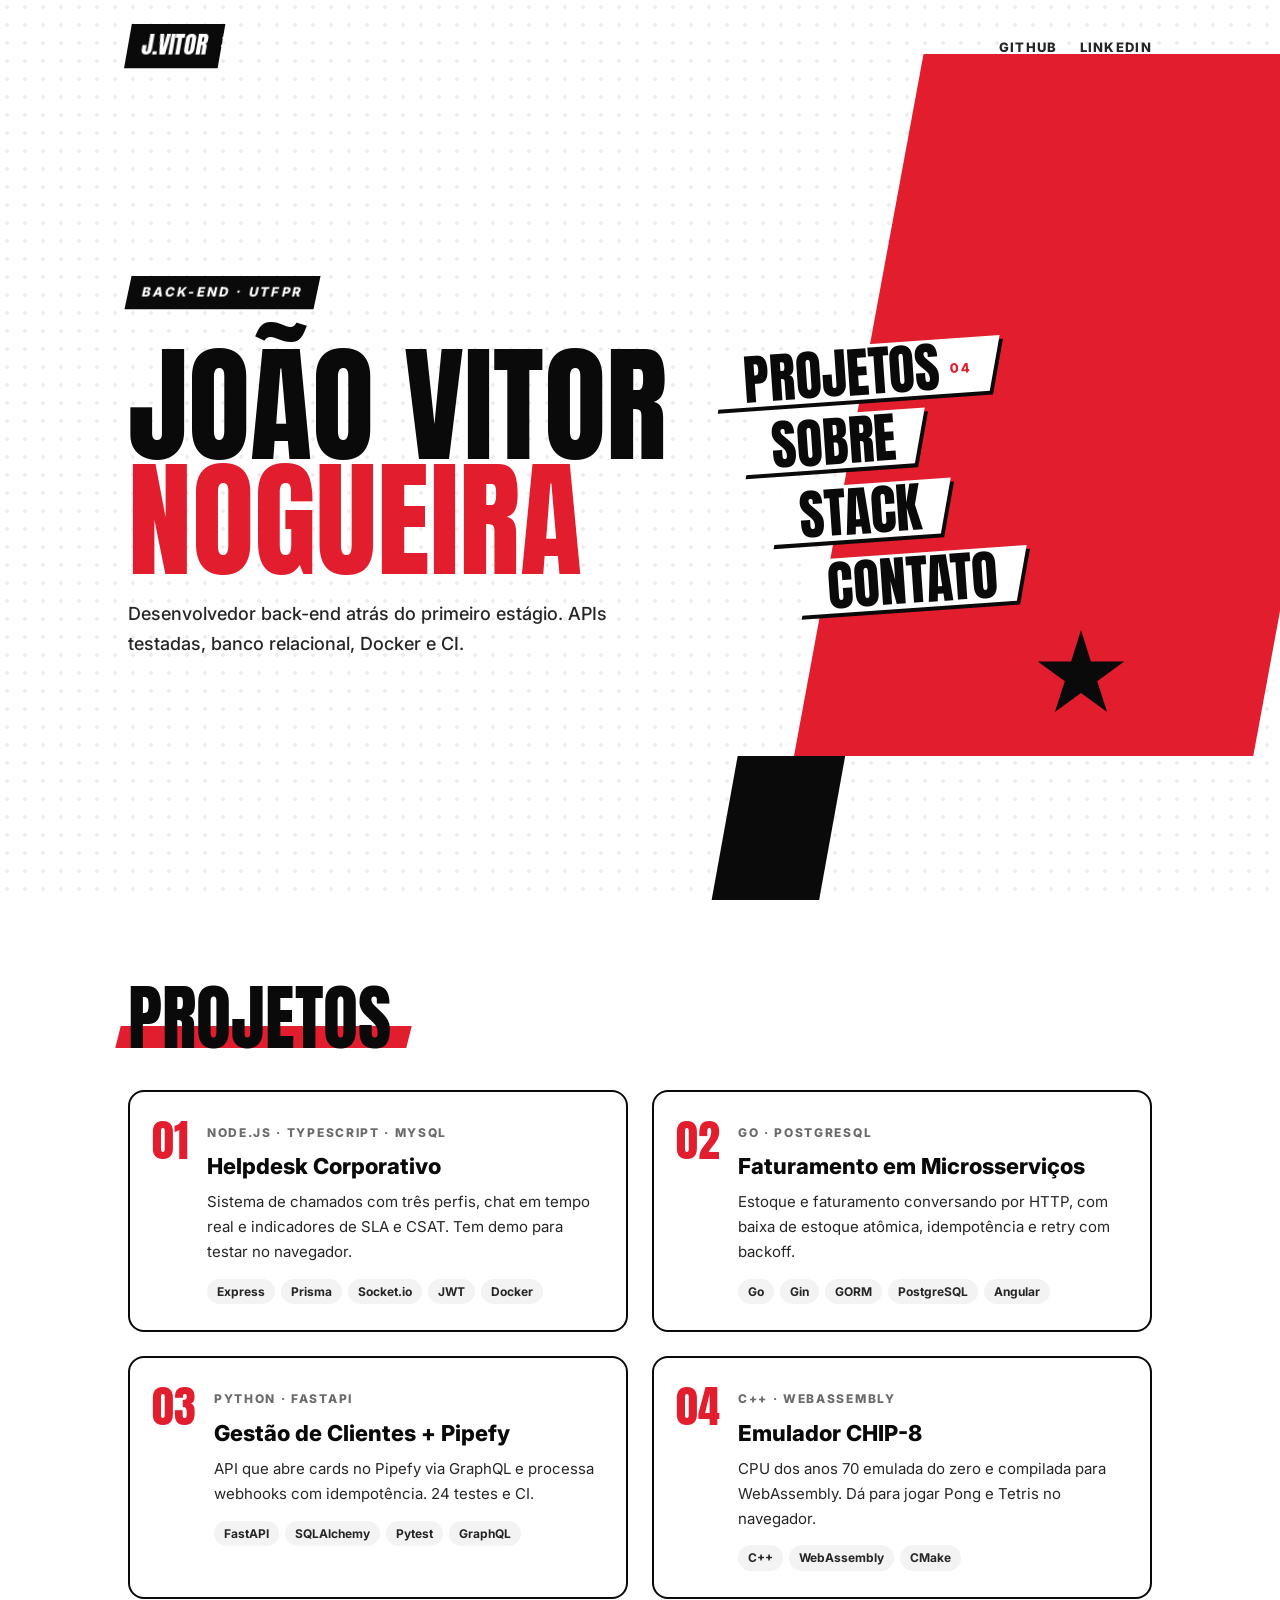
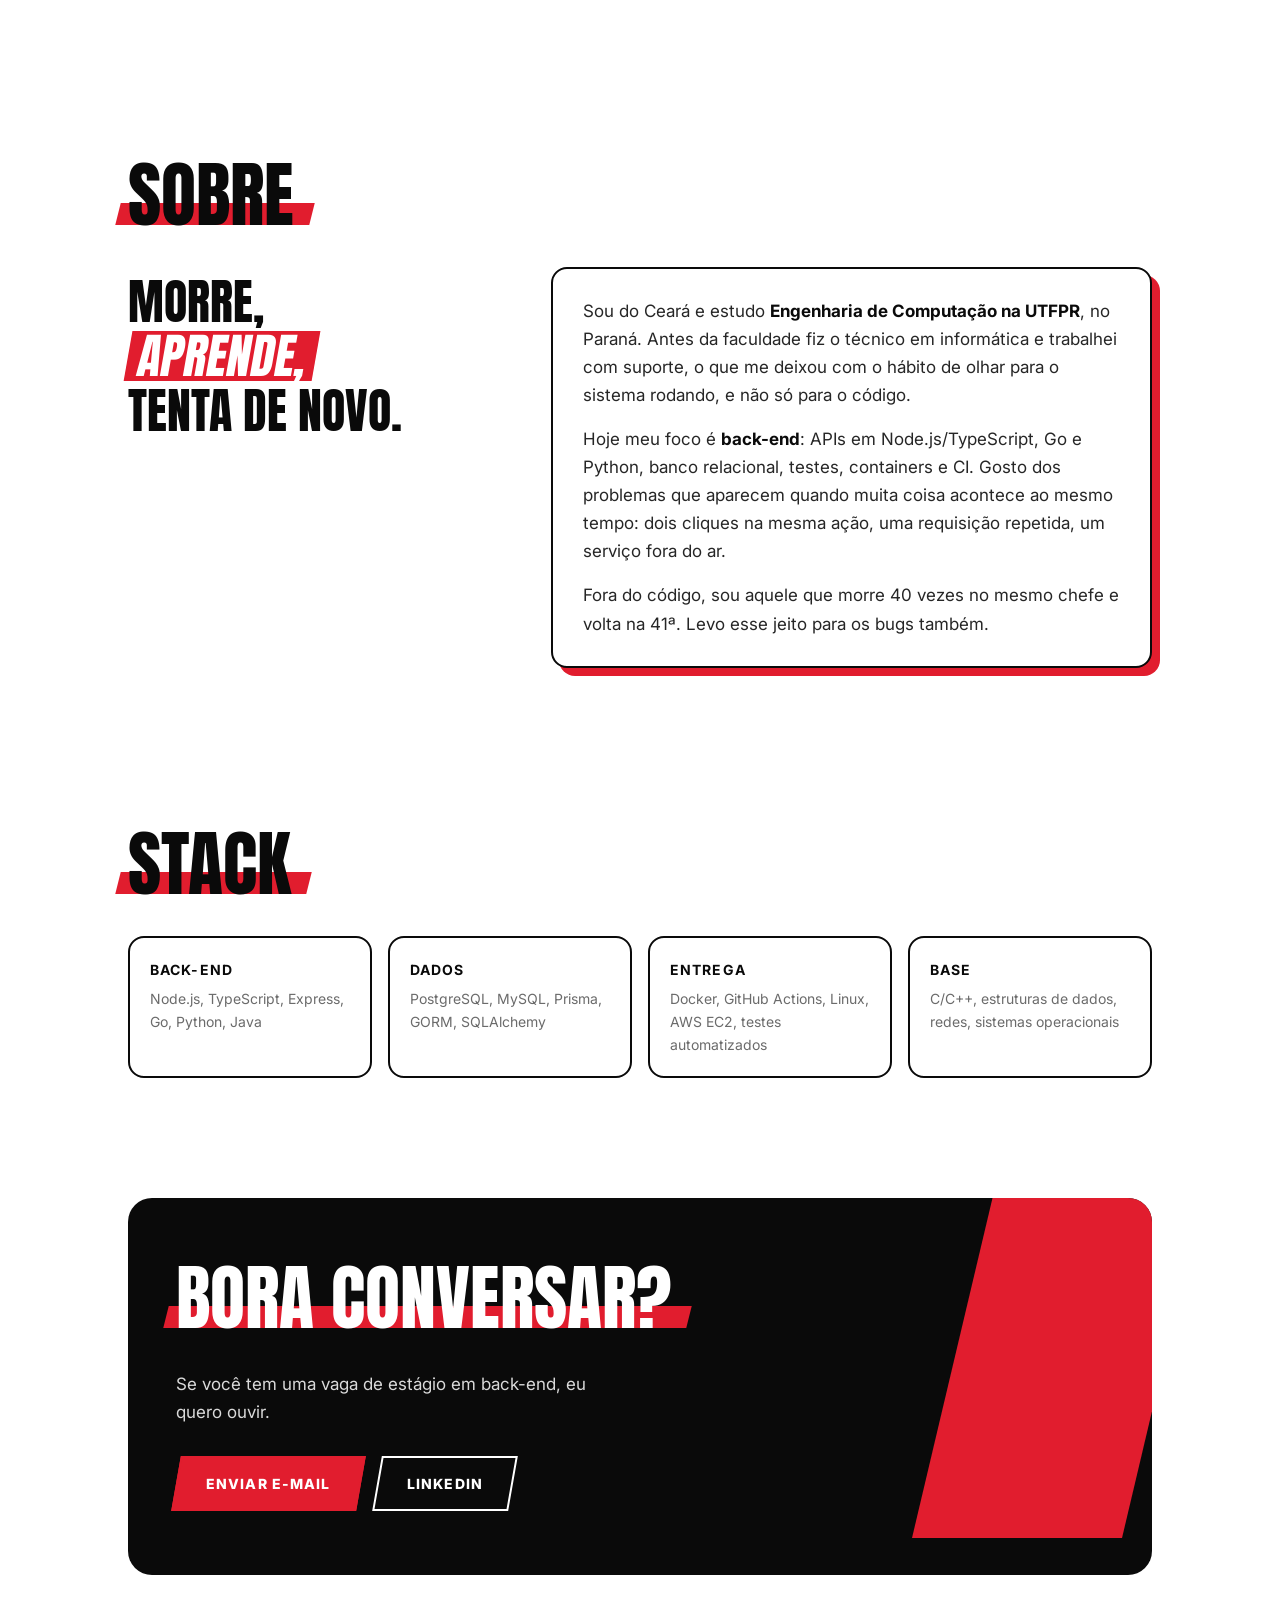
==== index.html @ 906dcd15 "Novo visual do portfólio: menu estilo jogo, fundo em camadas e animações" ====
<!DOCTYPE html><html lang="pt-BR"><head><meta charset="utf-8"><meta name="viewport" content="width=device-width, initial-scale=1">
<title>João Vitor — Desenvolvedor Back-end</title>
<meta name="description" content="Portfólio de João Vitor Angelim Nogueira, estudante de Engenharia de Computação (UTFPR) com foco em back-end.">
<link rel="preconnect" href="https://fonts.googleapis.com"><link rel="preconnect" href="https://fonts.gstatic.com" crossorigin>
<link href="https://fonts.googleapis.com/css2?family=Anton&family=Inter:wght@400;500;600;700;800&display=swap" rel="stylesheet">
<style>
:root{color-scheme:light dark;--bg:#ffffff;--ink:#0a0a0a;--txt:#262626;--muted:#6b6b6b;--red:#e11d2e;--card:#ffffff;--soft:#f3f3f3;--inv:#ffffff;--dots:rgba(10,10,10,.07)}
@media (prefers-color-scheme:dark){:root{--bg:#0b0b0c;--ink:#fafafa;--txt:#e5e5e5;--muted:#a3a3a3;--red:#ff2d40;--card:#131314;--soft:#1b1b1d;--inv:#0b0b0c;--dots:rgba(255,255,255,.06)}}
*{box-sizing:border-box} html{scroll-behavior:smooth}
body{margin:0;background:var(--bg);color:var(--txt);font:16px/1.65 Inter,system-ui,sans-serif;overflow-x:hidden}
a{color:inherit;text-decoration:none}
.wrap{max-width:1080px;margin:0 auto;padding:0 28px;position:relative}

/* ---------- fundo que acompanha a rolagem ---------- */
.fundo{position:fixed;inset:0;z-index:-1;pointer-events:none;overflow:hidden}
.pontos{position:absolute;inset:-200px;background-image:radial-gradient(var(--dots) 1.6px,transparent 1.7px);background-size:18px 18px;will-change:transform}
.caco{position:absolute;will-change:transform}
.caco.c1{right:-8vw;top:6vh;width:46vw;height:78vh;background:var(--red);clip-path:polygon(22% 0,100% 0,78% 100%,0 100%)}
.caco.c2{right:34vw;top:84vh;width:14vw;height:44vh;background:var(--ink);clip-path:polygon(40% 0,100% 0,60% 100%,0 100%)}
.caco.c3{left:-6vw;top:120vh;width:30vw;height:60vh;background:var(--red);clip-path:polygon(0 10%,100% 0,85% 100%,0 90%);opacity:.9}
.caco.c4{right:-4vw;top:190vh;width:22vw;height:70vh;background:var(--ink);clip-path:polygon(30% 0,100% 0,70% 100%,0 100%);opacity:.9}
.caco.c5{left:8vw;top:260vh;width:10vw;height:40vh;background:var(--red);clip-path:polygon(50% 0,100% 0,50% 100%,0 100%)}
.estrela{position:absolute;width:90px;height:90px;background:var(--ink);clip-path:polygon(50% 0,61% 35%,98% 35%,68% 57%,79% 91%,50% 70%,21% 91%,32% 57%,2% 35%,39% 35%);will-change:transform}
.estrela.e1{right:12vw;top:70vh} .estrela.e2{left:4vw;top:180vh;width:60px;height:60px;background:var(--red)}

/* barra de progresso */
.progresso{position:fixed;top:0;left:0;height:6px;width:100%;background:var(--red);transform-origin:left;transform:scaleX(0);z-index:50}

/* ---------- topo ---------- */
nav{display:flex;justify-content:space-between;align-items:center;padding:24px 0}
.logo{font-family:Anton,sans-serif;font-size:24px;background:var(--ink);color:var(--inv);padding:2px 14px;transform:skew(-10deg);display:inline-block}
nav .links a{margin-left:22px;font-weight:800;font-size:13px;text-transform:uppercase;letter-spacing:.1em}
nav .links a:hover{color:var(--red)}

.hero{min-height:calc(100vh - 90px);display:grid;grid-template-columns:1.15fr .85fr;align-items:center;gap:20px;padding-bottom:40px}
.kicker{display:inline-block;background:var(--ink);color:var(--inv);font-weight:800;font-size:13px;letter-spacing:.18em;text-transform:uppercase;padding:6px 14px;transform:skew(-12deg)}
h1{font-family:Anton,sans-serif;font-weight:400;font-size:clamp(60px,10vw,132px);line-height:.9;text-transform:uppercase;color:var(--ink);margin:22px 0 22px;padding-top:.12em}
h1 .l{display:block;opacity:0;transform:translateX(-40px) skew(-8deg);animation:entra .7s cubic-bezier(.2,.8,.2,1) forwards}
h1 .l:nth-child(2){animation-delay:.12s;color:var(--red)}
@keyframes entra{to{opacity:1;transform:none}}
.lead{max-width:500px;font-size:18px;font-weight:500;opacity:0;animation:entra .7s .3s forwards}

/* menu estilo jogo */
.menu{list-style:none;margin:0;padding:0;display:flex;flex-direction:column;gap:6px}
.menu li{opacity:0;animation:entra .5s forwards}
.menu li:nth-child(1){animation-delay:.35s;margin-left:0} .menu li:nth-child(2){animation-delay:.45s;margin-left:28px}
.menu li:nth-child(3){animation-delay:.55s;margin-left:56px} .menu li:nth-child(4){animation-delay:.65s;margin-left:84px}
.menu a{position:relative;display:inline-block;font-family:Anton,sans-serif;font-size:clamp(34px,4.4vw,54px);line-height:1.1;text-transform:uppercase;color:var(--ink);padding:2px 18px;transform:rotate(-4deg);transition:transform .18s,color .18s;isolation:isolate}
.menu a>span.papel{position:absolute;inset:4px -6px;background:var(--bg);transform:skew(-14deg);z-index:-3;box-shadow:4px 4px 0 var(--ink)}
.menu a::before{content:"";position:absolute;inset:4px -6px;background:var(--ink);transform:skew(-14deg) scaleX(0);transform-origin:left;transition:transform .2s cubic-bezier(.2,.8,.2,1);z-index:-1}
.menu a::after{content:"";position:absolute;inset:10px -14px 0 4px;background:var(--red);transform:skew(-14deg) scaleX(0);transform-origin:left;transition:transform .2s .04s cubic-bezier(.2,.8,.2,1);z-index:-2}
.menu a:hover,.menu a:focus-visible{color:var(--inv);transform:rotate(-4deg) translateX(14px) scale(1.06);outline:none}
.menu a:hover::before,.menu a:focus-visible::before,.menu a:hover::after,.menu a:focus-visible::after{transform:skew(-14deg) scaleX(1)}
.menu small{font-family:Inter,sans-serif;font-size:13px;font-weight:800;letter-spacing:.12em;vertical-align:middle;margin-left:10px;color:var(--red)}
.menu a:hover small{color:var(--inv)}

/* ---------- seções ---------- */
section{padding:80px 0}
h2{font-family:Anton,sans-serif;font-weight:400;font-size:clamp(46px,6vw,72px);line-height:1;text-transform:uppercase;color:var(--ink);margin:0 0 36px;display:inline-block;position:relative}
h2::after{content:"";position:absolute;left:-10px;right:-18px;bottom:6px;height:22px;background:var(--red);z-index:-1;transform:skew(-14deg) scaleX(0);transform-origin:left;transition:transform .6s cubic-bezier(.2,.8,.2,1)}
h2.visivel::after{transform:skew(-14deg) scaleX(1)}

.revelar{opacity:0;transform:translateY(40px) skewY(2deg);transition:opacity .6s,transform .6s cubic-bezier(.2,.8,.2,1);transition-delay:calc(var(--i,0) * 90ms)}
.revelar.visivel{opacity:1;transform:none}

.projs{display:grid;grid-template-columns:repeat(2,1fr);gap:24px}
.proj{position:relative;display:flex;gap:18px;background:var(--card);border:2px solid var(--ink);border-radius:16px;padding:26px 26px 26px 22px;overflow:hidden}
.proj::before{content:"";position:absolute;inset:0;background:var(--ink);clip-path:polygon(0 0,0 0,0 100%,0 100%);transition:clip-path .35s cubic-bezier(.2,.8,.2,1);z-index:0}
.proj>*{position:relative;z-index:1}
.proj:hover{transform:translate(-4px,-4px);box-shadow:8px 8px 0 var(--red)}
.proj.visivel{transition:opacity .6s,transform .18s,box-shadow .18s}
.proj:hover::before{clip-path:polygon(0 0,100% 0,100% 100%,0 100%)}
.proj:hover h3,.proj:hover p{color:var(--inv)} .proj:hover .meta{color:var(--red)}
.proj:hover .tags span{background:var(--red);color:#fff}
.num{font-family:Anton,sans-serif;font-size:44px;line-height:1;color:var(--red)}
.meta{font-size:12px;font-weight:800;letter-spacing:.14em;text-transform:uppercase;color:var(--muted)}
.proj h3{margin:4px 0 6px;font-size:22px;color:var(--ink);font-weight:800;transition:color .2s}
.proj p{margin:0 0 14px;font-size:15px;transition:color .2s}
.tags{display:flex;flex-wrap:wrap;gap:6px} .tags span{font-size:12px;font-weight:700;background:var(--soft);padding:3px 10px;border-radius:999px;transition:background .2s,color .2s}
.ir{position:absolute!important;right:22px;bottom:16px;font-size:26px;font-weight:800;color:var(--red);transform:translateX(-10px);opacity:0;transition:.2s}
.proj:hover .ir{transform:none;opacity:1}

.sobre{display:grid;grid-template-columns:1fr 1.6fr;gap:48px;align-items:start}
.texto{background:var(--card);border:2px solid var(--ink);border-radius:16px;padding:28px 30px;box-shadow:8px 8px 0 var(--red)}
.sobre p{margin:0 0 16px;font-size:17px} .sobre p:last-child{margin:0} strong{color:var(--ink)}
.citacao{padding:10px 0;font-family:Anton,sans-serif;font-size:clamp(34px,4vw,48px);line-height:1.05;text-transform:uppercase;color:var(--ink);position:sticky;top:60px}
.citacao span{display:inline-block;background:var(--red);color:#fff;padding:0 10px;transform:skew(-10deg);margin:4px 0}

.stack{display:grid;grid-template-columns:repeat(4,1fr);gap:16px}
.st{background:var(--card);border:2px solid var(--ink);border-radius:16px;padding:20px}
.st h4{margin:0 0 6px;color:var(--ink);text-transform:uppercase;font-size:14px;letter-spacing:.08em} .st p{margin:0;font-size:14px;color:var(--muted)}

.contato{background:var(--ink);color:var(--inv);border-radius:24px;padding:64px 48px;margin:40px 0 96px;position:relative;overflow:hidden}
.contato>*{position:relative;z-index:1}
.contato h2{color:var(--inv)} .contato p{max-width:460px;opacity:.85;margin:0 0 30px;font-size:17px}
.contato::after{content:"";position:absolute;right:-60px;top:-40px;width:300px;height:380px;background:var(--red);clip-path:polygon(30% 0,100% 0,70% 100%,0 100%)}
.acoes{display:flex;gap:16px;flex-wrap:wrap;position:relative;z-index:1}
.btn{display:inline-block;padding:14px 28px;font-weight:800;text-transform:uppercase;letter-spacing:.08em;font-size:14px;transform:skew(-10deg);border:2px solid var(--inv);transition:transform .15s,box-shadow .15s}
.btn>span{display:inline-block;transform:skew(10deg)}
.btn.p{background:var(--red);border-color:var(--red);color:#fff}
.btn:hover{transform:skew(-10deg) translate(-3px,-3px);box-shadow:6px 6px 0 var(--inv)}

@media(max-width:860px){
  .hero{grid-template-columns:1fr;min-height:auto;padding:30px 0 40px}
  .menu{margin-top:20px} .projs,.sobre{grid-template-columns:1fr} .stack{grid-template-columns:1fr 1fr}
  .citacao{position:static} nav .links{display:none}
  .caco{width:16vw!important;opacity:1}
  .caco.c1{right:-6vw;left:auto;top:4vh;height:60vh} .caco.c2{right:-4vw;left:auto;top:90vh}
  .caco.c3{left:-8vw;right:auto} .caco.c4{right:-6vw;left:auto} .caco.c5{left:-6vw}
  .estrela{display:none} .lead{background:var(--bg)}
  .contato{padding:44px 26px} .contato::after{width:120px;height:260px;right:-50px}
  .menu a{font-size:34px}
}
@media (prefers-reduced-motion:reduce){*,*::before,*::after{animation:none!important;transition:none!important} h1 .l,.lead,.menu li,.revelar{opacity:1;transform:none}}
</style></head><body>

<div class="fundo" aria-hidden="true">
  <div class="pontos" data-vel="-0.15"></div>
  <div class="caco c1" data-vel="-0.35"></div>
  <div class="caco c2" data-vel="-0.6"></div>
  <div class="caco c3" data-vel="-0.45"></div>
  <div class="caco c4" data-vel="-0.7"></div>
  <div class="caco c5" data-vel="-0.9"></div>
  <div class="estrela e1" data-vel="-0.5" data-giro="0.08"></div>
  <div class="estrela e2" data-vel="-0.8" data-giro="-0.12"></div>
</div>
<div class="progresso" id="progresso"></div>

<div class="wrap">
<nav><span class="logo">J.VITOR</span><div class="links"><a href="https://github.com/VitorAngN">GitHub</a><a href="https://www.linkedin.com/in/vitorangn/">LinkedIn</a></div></nav>

<header class="hero">
  <div>
    <span class="kicker">Back-end · UTFPR</span>
    <h1><span class="l">João Vitor</span><span class="l">Nogueira</span></h1>
    <p class="lead">Desenvolvedor back-end atrás do primeiro estágio. APIs testadas, banco relacional, Docker e CI.</p>
  </div>
  <ul class="menu">
    <li><a href="#projetos"><span class="papel"></span>Projetos<small>04</small></a></li>
    <li><a href="#sobre"><span class="papel"></span>Sobre</a></li>
    <li><a href="#stack"><span class="papel"></span>Stack</a></li>
    <li><a href="#contato"><span class="papel"></span>Contato</a></li>
  </ul>
</header>

<section id="projetos"><h2 class="titulo">Projetos</h2><div class="projs">
      <a class="proj revelar" href="https://vitorangn.github.io/helpdesk-system/" style="--i:0">
        <span class="num">01</span>
        <div class="corpo"><span class="meta">Node.js · TypeScript · MySQL</span><h3>Helpdesk Corporativo</h3><p>Sistema de chamados com três perfis, chat em tempo real e indicadores de SLA e CSAT. Tem demo para testar no navegador.</p>
        <div class="tags"><span>Express</span><span>Prisma</span><span>Socket.io</span><span>JWT</span><span>Docker</span></div></div>
        <span class="ir">→</span>
      </a>
      <a class="proj revelar" href="https://vitorangn.github.io/invoice-microservices-go/" style="--i:1">
        <span class="num">02</span>
        <div class="corpo"><span class="meta">Go · PostgreSQL</span><h3>Faturamento em Microsserviços</h3><p>Estoque e faturamento conversando por HTTP, com baixa de estoque atômica, idempotência e retry com backoff.</p>
        <div class="tags"><span>Go</span><span>Gin</span><span>GORM</span><span>PostgreSQL</span><span>Angular</span></div></div>
        <span class="ir">→</span>
      </a>
      <a class="proj revelar" href="https://vitorangn.github.io/mundo-invest-backend-pipefy/" style="--i:2">
        <span class="num">03</span>
        <div class="corpo"><span class="meta">Python · FastAPI</span><h3>Gestão de Clientes + Pipefy</h3><p>API que abre cards no Pipefy via GraphQL e processa webhooks com idempotência. 24 testes e CI.</p>
        <div class="tags"><span>FastAPI</span><span>SQLAlchemy</span><span>Pytest</span><span>GraphQL</span></div></div>
        <span class="ir">→</span>
      </a>
      <a class="proj revelar" href="https://vitorangn.github.io/oldCPUEmulator/" style="--i:3">
        <span class="num">04</span>
        <div class="corpo"><span class="meta">C++ · WebAssembly</span><h3>Emulador CHIP-8</h3><p>CPU dos anos 70 emulada do zero e compilada para WebAssembly. Dá para jogar Pong e Tetris no navegador.</p>
        <div class="tags"><span>C++</span><span>WebAssembly</span><span>CMake</span></div></div>
        <span class="ir">→</span>
      </a></div></section>
<section id="sobre"><h2 class="titulo">Sobre</h2><div class="sobre"><div class="citacao revelar">Morre,<br><span>aprende,</span><br>tenta de novo.</div><div class="texto revelar" style="--i:1"><p>Sou do Ceará e estudo <strong>Engenharia de Computação na UTFPR</strong>, no Paraná. Antes da faculdade fiz o técnico em informática e trabalhei com suporte, o que me deixou com o hábito de olhar para o sistema rodando, e não só para o código.</p><p>Hoje meu foco é <strong>back-end</strong>: APIs em Node.js/TypeScript, Go e Python, banco relacional, testes, containers e CI. Gosto dos problemas que aparecem quando muita coisa acontece ao mesmo tempo: dois cliques na mesma ação, uma requisição repetida, um serviço fora do ar.</p><p>Fora do código, sou aquele que morre 40 vezes no mesmo chefe e volta na 41ª. Levo esse jeito para os bugs também.</p></div></div></section>
<section id="stack"><h2 class="titulo">Stack</h2><div class="stack"><div class="st revelar" style="--i:0"><h4>Back-end</h4><p>Node.js, TypeScript, Express, Go, Python, Java</p></div><div class="st revelar" style="--i:1"><h4>Dados</h4><p>PostgreSQL, MySQL, Prisma, GORM, SQLAlchemy</p></div><div class="st revelar" style="--i:2"><h4>Entrega</h4><p>Docker, GitHub Actions, Linux, AWS EC2, testes automatizados</p></div><div class="st revelar" style="--i:3"><h4>Base</h4><p>C/C++, estruturas de dados, redes, sistemas operacionais</p></div></div></section>
<div class="contato revelar" id="contato"><h2 class="titulo visivel">Bora conversar?</h2><p>Se você tem uma vaga de estágio em back-end, eu quero ouvir.</p>
<div class="acoes"><a class="btn p" href="mailto:victornogueira1130@gmail.com"><span>Enviar e-mail</span></a><a class="btn" href="https://www.linkedin.com/in/vitorangn/"><span>LinkedIn</span></a></div></div>
</div>

<script>
  // Fundo em camadas: cada peça desce numa velocidade diferente (parallax) e a barra mostra o progresso.
  const pecas = [...document.querySelectorAll('[data-vel]')];
  const barra = document.getElementById('progresso');
  const reduzir = matchMedia('(prefers-reduced-motion: reduce)').matches;
  let pendente = false;
  function atualizar() {
    const y = scrollY;
    const max = document.documentElement.scrollHeight - innerHeight;
    barra.style.transform = `scaleX(${max > 0 ? y / max : 0})`;
    if (!reduzir) pecas.forEach((p) => {
      const giro = p.dataset.giro ? ` rotate(${y * p.dataset.giro}deg)` : '';
      p.style.transform = `translate3d(0, ${y * p.dataset.vel}px, 0)${giro}`;
    });
    pendente = false;
  }
  addEventListener('scroll', () => { if (!pendente) { pendente = true; requestAnimationFrame(atualizar); } }, { passive: true });
  atualizar();

  // Elementos entram quando aparecem na tela.
  const obs = new IntersectionObserver((itens) => itens.forEach((e) => {
    if (e.isIntersecting) { e.target.classList.add('visivel'); obs.unobserve(e.target); }
  }), { threshold: 0.15 });
  document.querySelectorAll('.revelar, .titulo').forEach((el) => obs.observe(el));
</script>
</body></html>
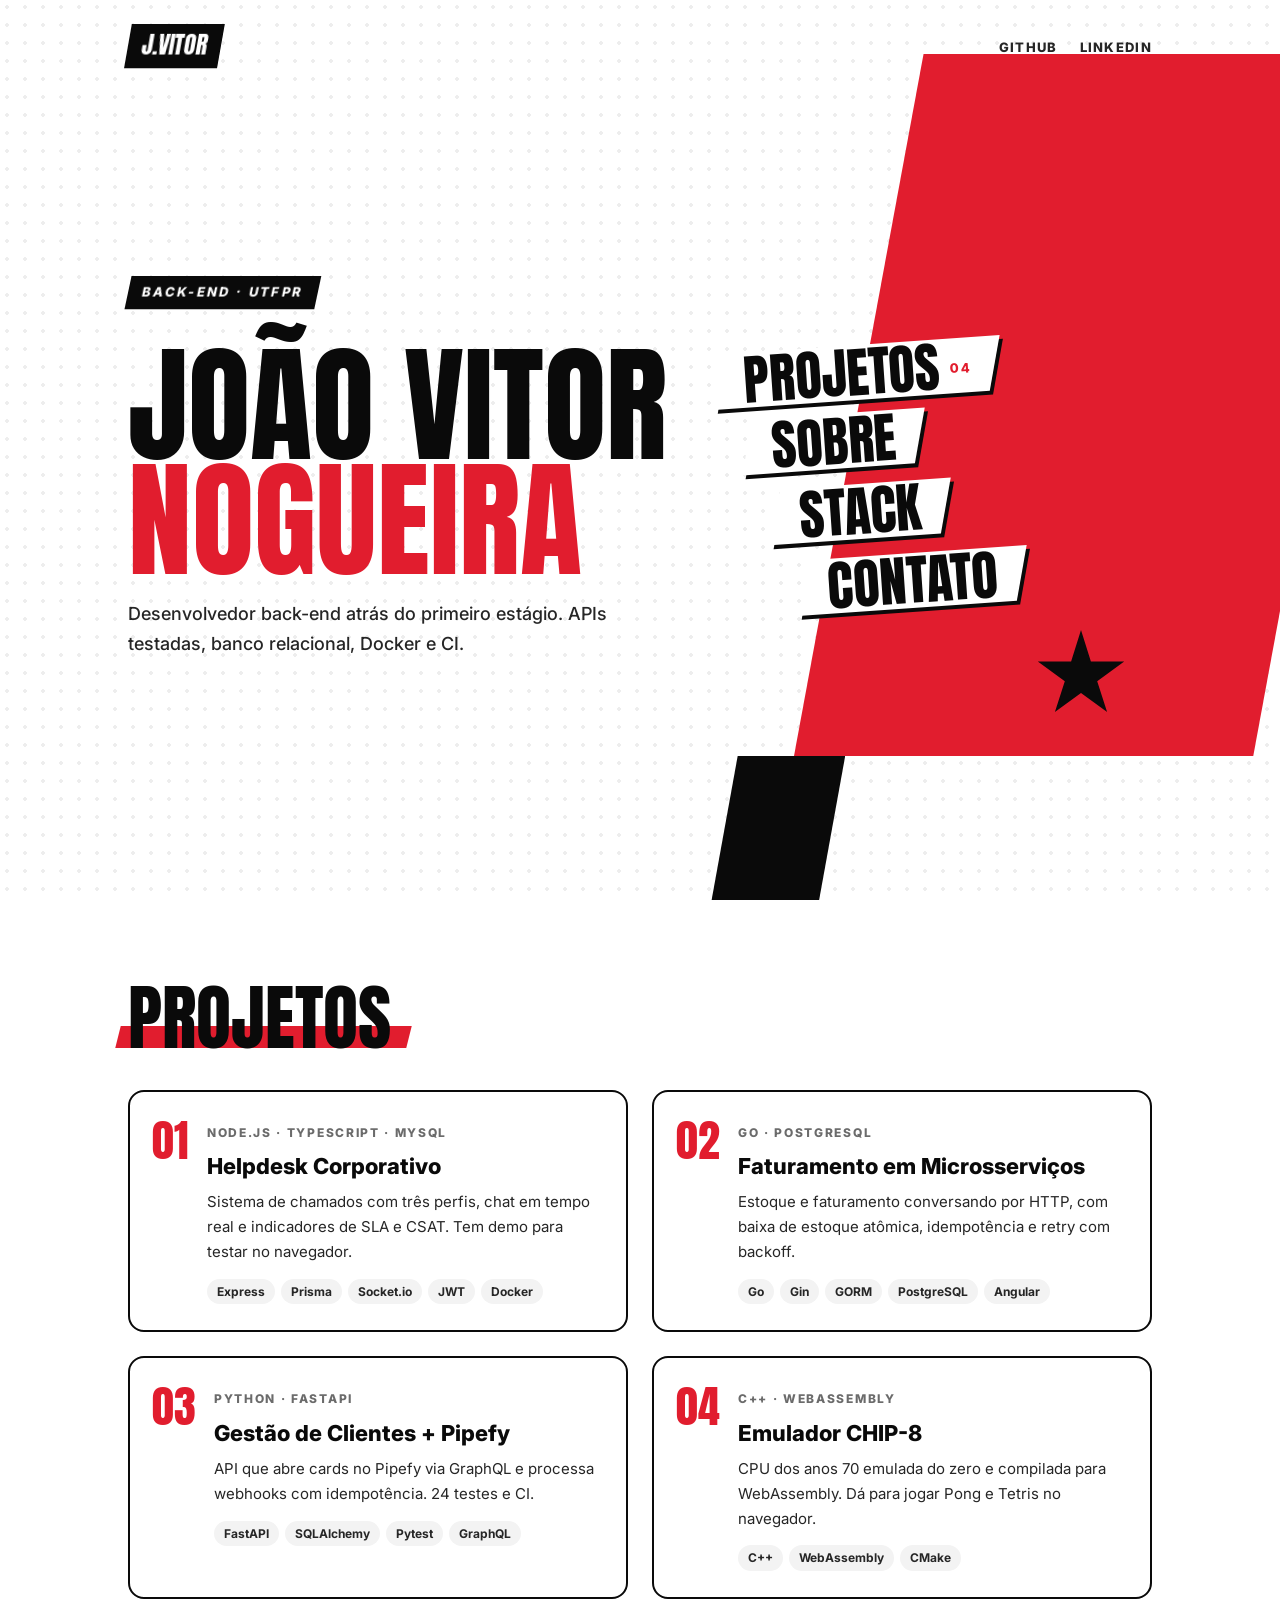
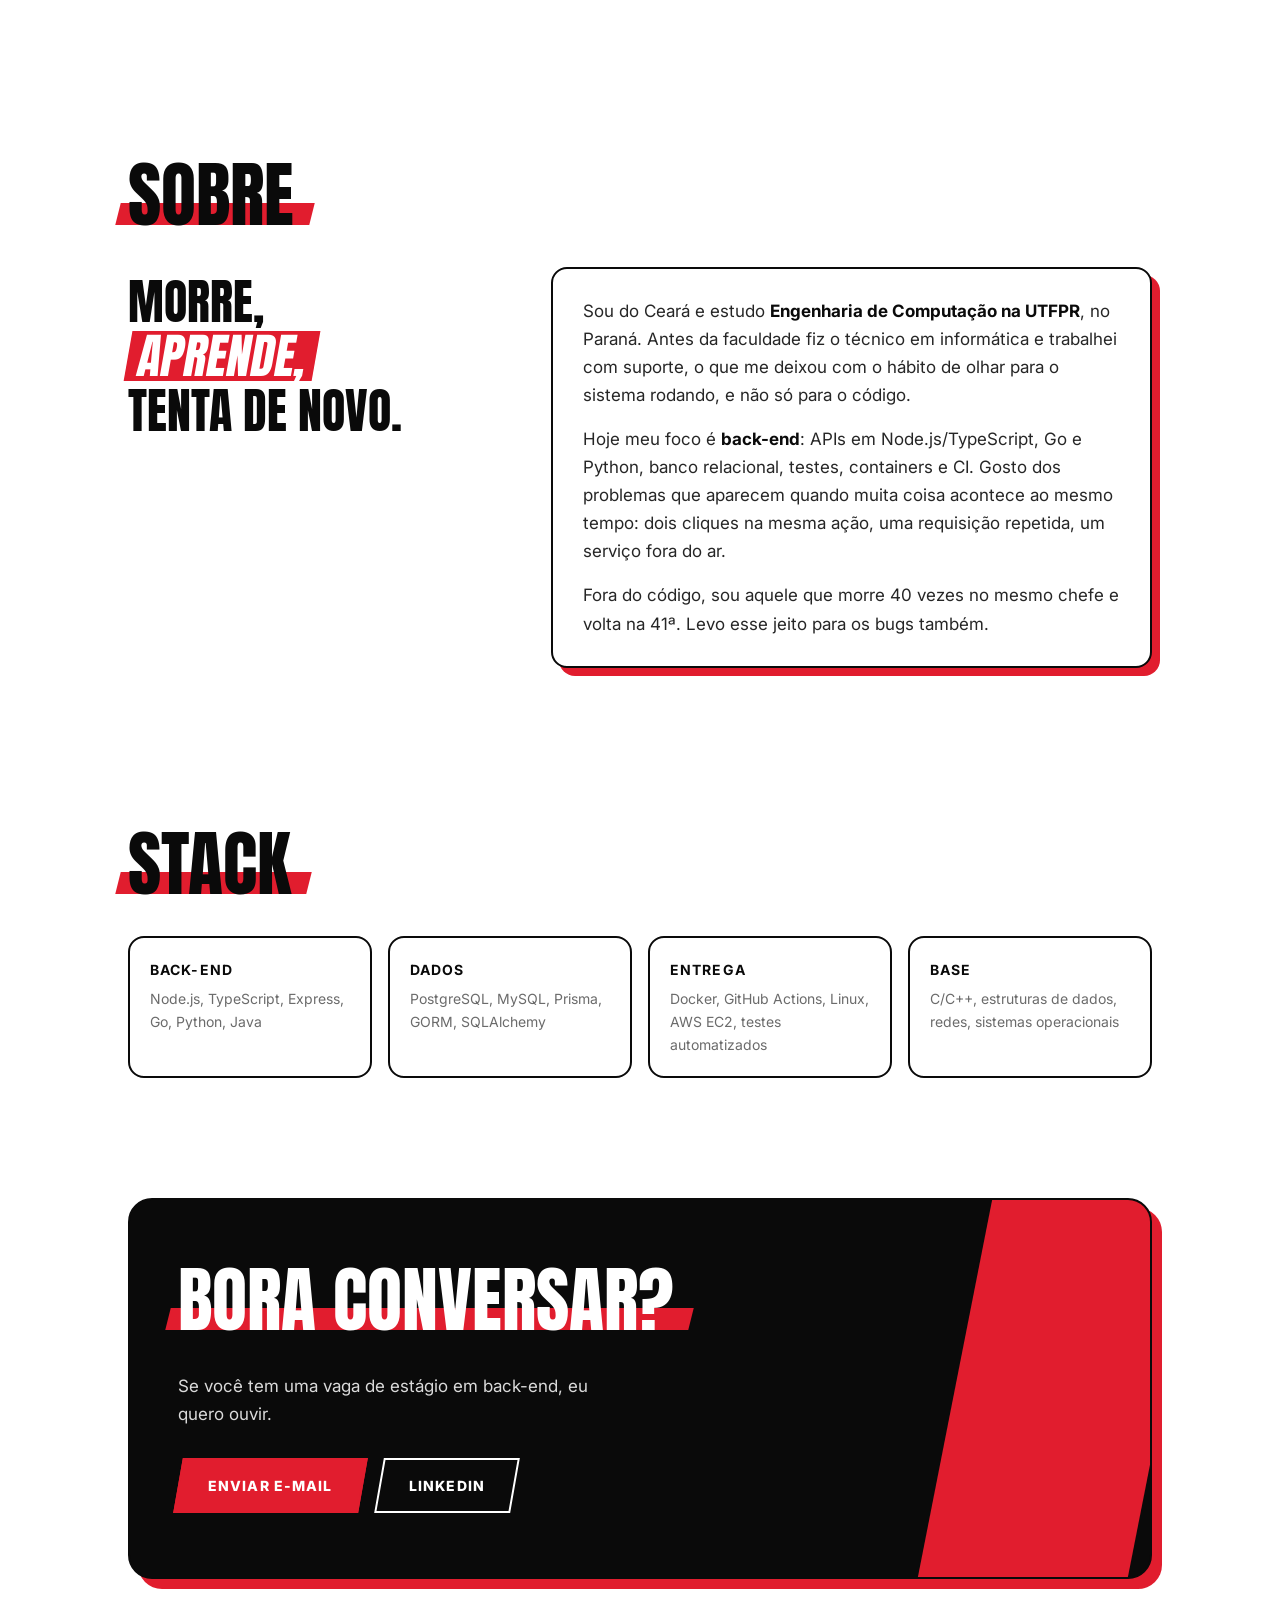
==== commit a25dd5e1: "Ajusta o bloco de contato no tema escuro" ====
--- a/index.html
+++ b/index.html
@@ -90,15 +90,15 @@
 .st{background:var(--card);border:2px solid var(--ink);border-radius:16px;padding:20px}
 .st h4{margin:0 0 6px;color:var(--ink);text-transform:uppercase;font-size:14px;letter-spacing:.08em} .st p{margin:0;font-size:14px;color:var(--muted)}
 
-.contato{background:var(--ink);color:var(--inv);border-radius:24px;padding:64px 48px;margin:40px 0 96px;position:relative;overflow:hidden}
+.contato{background:#0a0a0a;color:#fff;border:2px solid var(--ink);box-shadow:10px 10px 0 var(--red);border-radius:24px;padding:64px 48px;margin:40px 0 96px;position:relative;overflow:hidden}
 .contato>*{position:relative;z-index:1}
-.contato h2{color:var(--inv)} .contato p{max-width:460px;opacity:.85;margin:0 0 30px;font-size:17px}
-.contato::after{content:"";position:absolute;right:-60px;top:-40px;width:300px;height:380px;background:var(--red);clip-path:polygon(30% 0,100% 0,70% 100%,0 100%)}
+.contato h2{color:#fff} .contato p{max-width:460px;opacity:.85;margin:0 0 30px;font-size:17px}
+.contato::after{content:"";position:absolute;right:-60px;top:-40px;width:300px;height:calc(100% + 80px);background:var(--red);clip-path:polygon(30% 0,100% 0,70% 100%,0 100%)}
 .acoes{display:flex;gap:16px;flex-wrap:wrap;position:relative;z-index:1}
-.btn{display:inline-block;padding:14px 28px;font-weight:800;text-transform:uppercase;letter-spacing:.08em;font-size:14px;transform:skew(-10deg);border:2px solid var(--inv);transition:transform .15s,box-shadow .15s}
+.btn{display:inline-block;padding:14px 28px;font-weight:800;text-transform:uppercase;letter-spacing:.08em;font-size:14px;transform:skew(-10deg);border:2px solid #fff;color:#fff;transition:transform .15s,box-shadow .15s}
 .btn>span{display:inline-block;transform:skew(10deg)}
 .btn.p{background:var(--red);border-color:var(--red);color:#fff}
-.btn:hover{transform:skew(-10deg) translate(-3px,-3px);box-shadow:6px 6px 0 var(--inv)}
+.btn:hover{transform:skew(-10deg) translate(-3px,-3px);box-shadow:6px 6px 0 #fff}
 
 @media(max-width:860px){
   .hero{grid-template-columns:1fr;min-height:auto;padding:30px 0 40px}
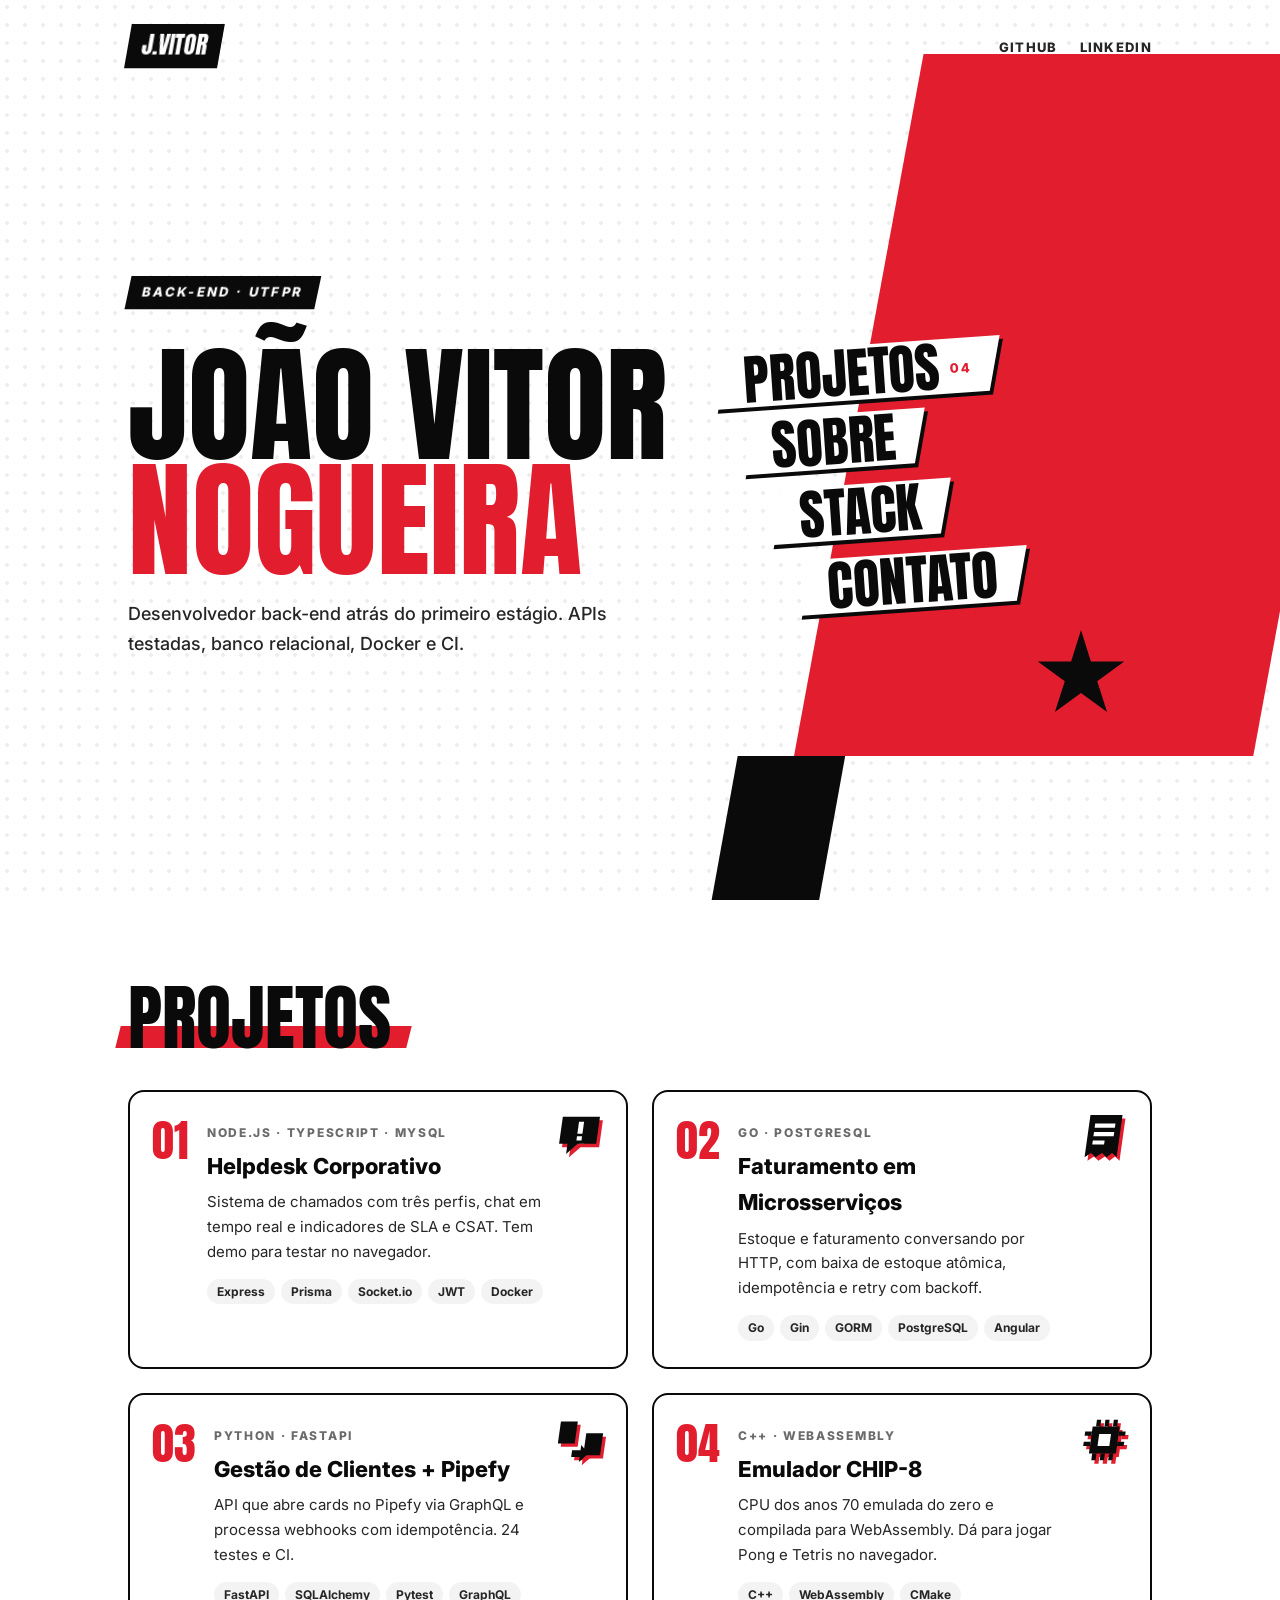
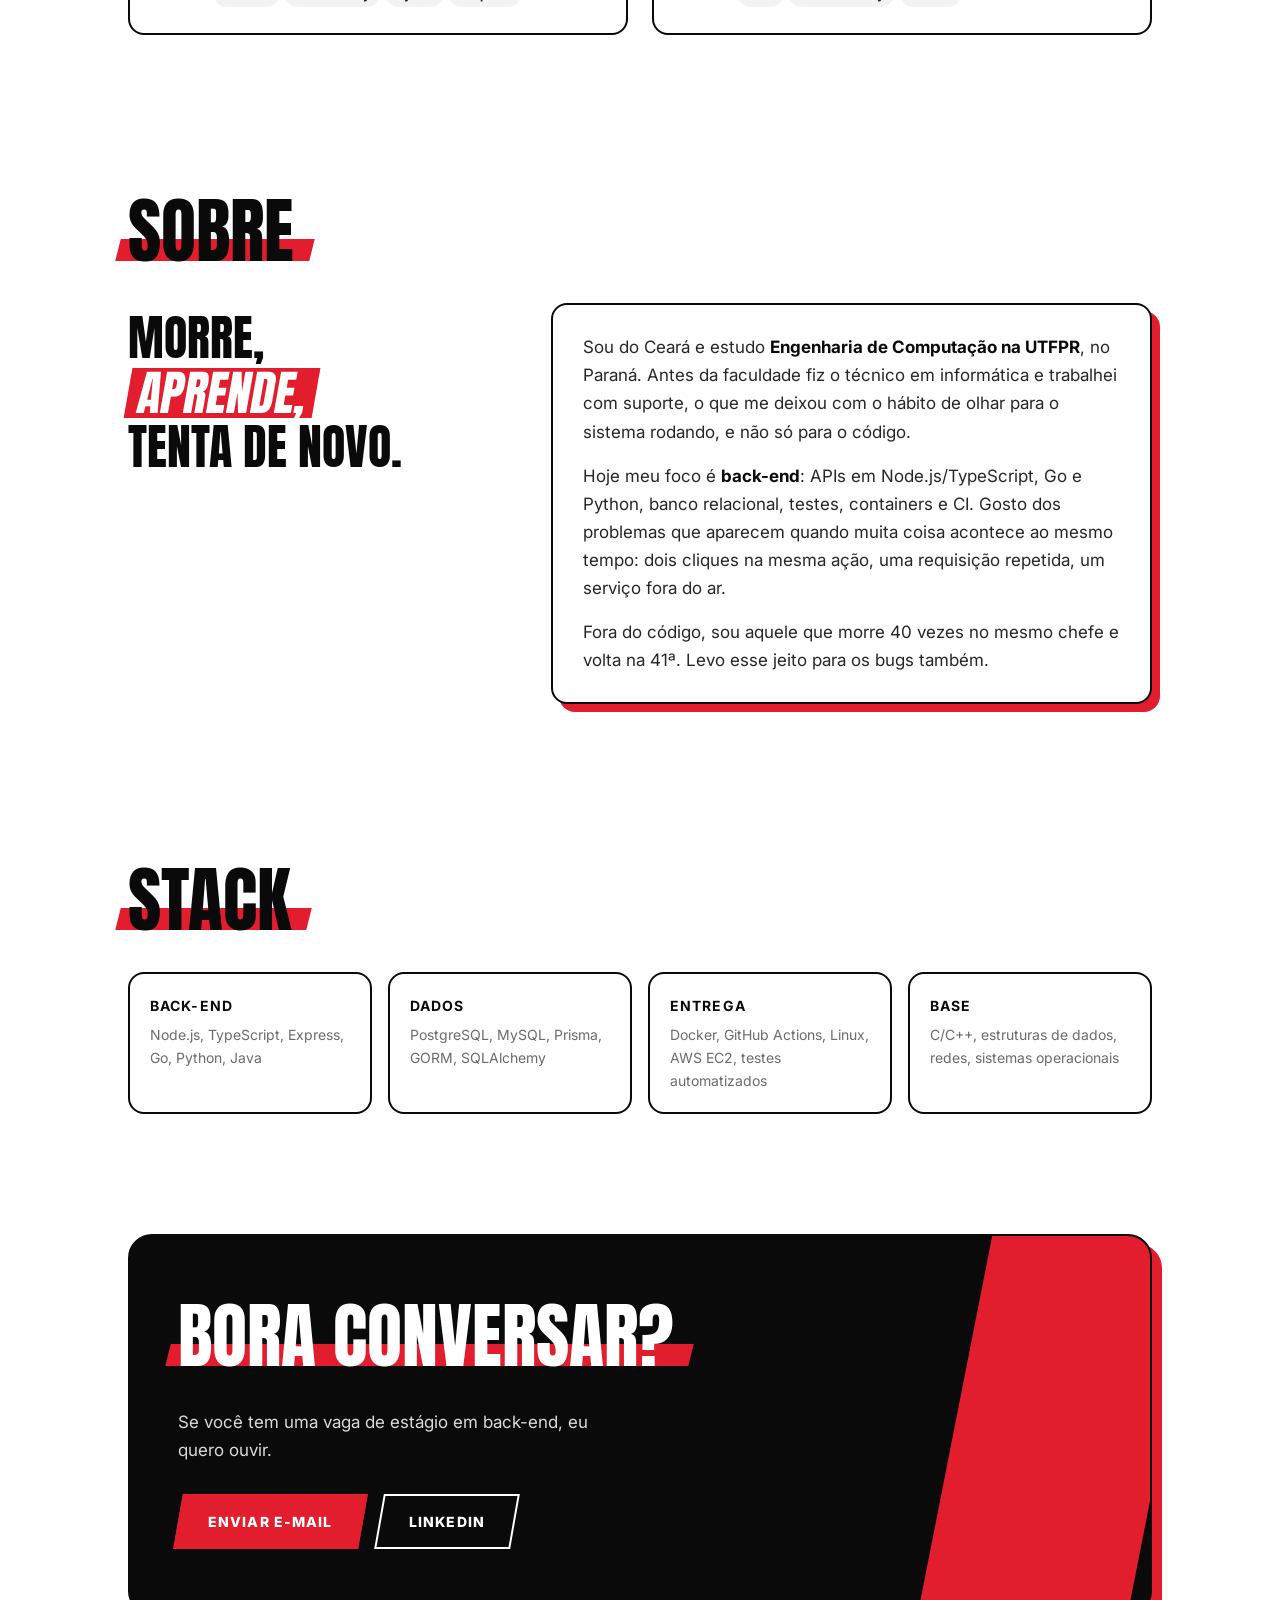
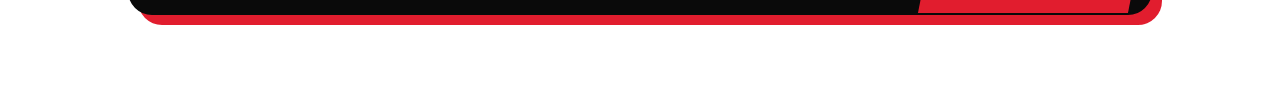
==== commit 99c6bb63: "Ícones dos projetos e espaços para arte no topo, no sobre e no contato" ====
--- a/index.html
+++ b/index.html
@@ -54,6 +54,21 @@
 .menu small{font-family:Inter,sans-serif;font-size:13px;font-weight:800;letter-spacing:.12em;vertical-align:middle;margin-left:10px;color:var(--red)}
 .menu a:hover small{color:var(--inv)}
 
+/* espaços para arte (arquivos em /arte; se o arquivo não existir, o espaço some) */
+.arte{margin:0;pointer-events:none}
+.arte img{display:block;width:100%;height:100%}
+.lado-menu{position:relative;align-self:stretch;display:flex;align-items:center}
+.lado-menu .menu{position:relative;z-index:1}
+.arte-topo{position:absolute;right:-4%;bottom:0;height:100%;width:78%;z-index:0}
+.arte-topo img{object-fit:contain;object-position:bottom right;filter:drop-shadow(10px 10px 0 var(--ink))}
+.coluna-citacao{position:sticky;top:60px}
+.coluna-citacao .citacao{position:static}
+.arte-sobre{margin-top:24px;aspect-ratio:4/5;clip-path:polygon(12% 0,100% 0,88% 100%,0 100%);background:var(--red)}
+.arte-sobre img{object-fit:cover;mix-blend-mode:normal}
+.arte-contato{position:absolute!important;right:10px;bottom:0;height:96%;width:36%;z-index:1!important}
+.arte-contato img{object-fit:contain;object-position:bottom right;filter:drop-shadow(8px 8px 0 #000)}
+.contato:has(.arte-contato) p{max-width:52%}
+@media(max-width:860px){.arte-topo{position:relative;right:auto;width:100%;height:320px;margin-bottom:-120px;order:-1}.lado-menu{flex-direction:column;align-items:flex-start}.coluna-citacao{position:static}.arte-sobre{max-width:280px}.arte-contato{width:44%;height:70%;opacity:.9}.contato:has(.arte-contato) p{max-width:60%}}
 /* ---------- seções ---------- */
 section{padding:80px 0}
 h2{font-family:Anton,sans-serif;font-weight:400;font-size:clamp(46px,6vw,72px);line-height:1;text-transform:uppercase;color:var(--ink);margin:0 0 36px;display:inline-block;position:relative}
@@ -77,6 +92,9 @@
 .proj h3{margin:4px 0 6px;font-size:22px;color:var(--ink);font-weight:800;transition:color .2s}
 .proj p{margin:0 0 14px;font-size:15px;transition:color .2s}
 .tags{display:flex;flex-wrap:wrap;gap:6px} .tags span{font-size:12px;font-weight:700;background:var(--soft);padding:3px 10px;border-radius:999px;transition:background .2s,color .2s}
+.icone{position:absolute!important;top:18px;right:20px;width:54px;height:54px;color:var(--ink);--icone-fundo:var(--card);transition:transform .2s,color .2s}
+.proj:hover .icone{color:var(--inv);--icone-fundo:var(--ink);transform:rotate(-8deg) scale(1.08)}
+.proj .corpo{padding-right:56px}
 .ir{position:absolute!important;right:22px;bottom:16px;font-size:26px;font-weight:800;color:var(--red);transform:translateX(-10px);opacity:0;transition:.2s}
 .proj:hover .ir{transform:none;opacity:1}
 
@@ -135,12 +153,15 @@
     <h1><span class="l">João Vitor</span><span class="l">Nogueira</span></h1>
     <p class="lead">Desenvolvedor back-end atrás do primeiro estágio. APIs testadas, banco relacional, Docker e CI.</p>
   </div>
+  <div class="lado-menu">
+  <figure class="arte arte-topo"><img src="arte/topo.png" alt="" onerror="this.parentNode.remove()"></figure>
   <ul class="menu">
     <li><a href="#projetos"><span class="papel"></span>Projetos<small>04</small></a></li>
     <li><a href="#sobre"><span class="papel"></span>Sobre</a></li>
     <li><a href="#stack"><span class="papel"></span>Stack</a></li>
     <li><a href="#contato"><span class="papel"></span>Contato</a></li>
   </ul>
+  </div>
 </header>
 
 <section id="projetos"><h2 class="titulo">Projetos</h2><div class="projs">
@@ -148,29 +169,29 @@
         <span class="num">01</span>
         <div class="corpo"><span class="meta">Node.js · TypeScript · MySQL</span><h3>Helpdesk Corporativo</h3><p>Sistema de chamados com três perfis, chat em tempo real e indicadores de SLA e CSAT. Tem demo para testar no navegador.</p>
         <div class="tags"><span>Express</span><span>Prisma</span><span>Socket.io</span><span>JWT</span><span>Docker</span></div></div>
-        <span class="ir">→</span>
+        <span class="ir">→</span><svg class="icone" viewBox="0 0 64 64" aria-hidden="true"><g transform="skewX(-8) translate(6 0)"><g transform="translate(4 4)" fill="var(--red)"><path d="M8 8h44v32H30l-12 12v-12H8z"/><rect x="28" y="14" width="6" height="14" fill="var(--icone-fundo)"/><rect x="28" y="31" width="6" height="5" fill="var(--icone-fundo)"/></g><g fill="currentColor"><path d="M8 8h44v32H30l-12 12v-12H8z"/><rect x="28" y="14" width="6" height="14" fill="var(--icone-fundo)"/><rect x="28" y="31" width="6" height="5" fill="var(--icone-fundo)"/></g></g></svg>
       </a>
       <a class="proj revelar" href="https://vitorangn.github.io/invoice-microservices-go/" style="--i:1">
         <span class="num">02</span>
         <div class="corpo"><span class="meta">Go · PostgreSQL</span><h3>Faturamento em Microsserviços</h3><p>Estoque e faturamento conversando por HTTP, com baixa de estoque atômica, idempotência e retry com backoff.</p>
         <div class="tags"><span>Go</span><span>Gin</span><span>GORM</span><span>PostgreSQL</span><span>Angular</span></div></div>
-        <span class="ir">→</span>
+        <span class="ir">→</span><svg class="icone" viewBox="0 0 64 64" aria-hidden="true"><g transform="skewX(-8) translate(6 0)"><g transform="translate(4 4)" fill="var(--red)"><path d="M12 6h38v50l-6-5-6 5-6-5-7 5-6-5-7 5z"/><rect x="19" y="16" width="24" height="5" fill="var(--icone-fundo)"/><rect x="19" y="26" width="24" height="5" fill="var(--icone-fundo)"/><rect x="19" y="36" width="14" height="5" fill="var(--icone-fundo)"/></g><g fill="currentColor"><path d="M12 6h38v50l-6-5-6 5-6-5-7 5-6-5-7 5z"/><rect x="19" y="16" width="24" height="5" fill="var(--icone-fundo)"/><rect x="19" y="26" width="24" height="5" fill="var(--icone-fundo)"/><rect x="19" y="36" width="14" height="5" fill="var(--icone-fundo)"/></g></g></svg>
       </a>
       <a class="proj revelar" href="https://vitorangn.github.io/mundo-invest-backend-pipefy/" style="--i:2">
         <span class="num">03</span>
         <div class="corpo"><span class="meta">Python · FastAPI</span><h3>Gestão de Clientes + Pipefy</h3><p>API que abre cards no Pipefy via GraphQL e processa webhooks com idempotência. 24 testes e CI.</p>
         <div class="tags"><span>FastAPI</span><span>SQLAlchemy</span><span>Pytest</span><span>GraphQL</span></div></div>
-        <span class="ir">→</span>
+        <span class="ir">→</span><svg class="icone" viewBox="0 0 64 64" aria-hidden="true"><g transform="skewX(-8) translate(6 0)"><g transform="translate(4 4)" fill="var(--red)"><rect x="6" y="10" width="20" height="26"/><rect x="38" y="24" width="20" height="26"/><path d="M24 44h10v-6l10 10-10 10v-6H24z"/></g><g fill="currentColor"><rect x="6" y="10" width="20" height="26"/><rect x="38" y="24" width="20" height="26"/><path d="M24 44h10v-6l10 10-10 10v-6H24z"/></g></g></svg>
       </a>
       <a class="proj revelar" href="https://vitorangn.github.io/oldCPUEmulator/" style="--i:3">
         <span class="num">04</span>
         <div class="corpo"><span class="meta">C++ · WebAssembly</span><h3>Emulador CHIP-8</h3><p>CPU dos anos 70 emulada do zero e compilada para WebAssembly. Dá para jogar Pong e Tetris no navegador.</p>
         <div class="tags"><span>C++</span><span>WebAssembly</span><span>CMake</span></div></div>
-        <span class="ir">→</span>
+        <span class="ir">→</span><svg class="icone" viewBox="0 0 64 64" aria-hidden="true"><g transform="skewX(-8) translate(6 0)"><g transform="translate(4 4)" fill="var(--red)"><rect x="16" y="16" width="32" height="32"/><g><rect x="20" y="8" width="5" height="8"/><rect x="30" y="8" width="5" height="8"/><rect x="40" y="8" width="5" height="8"/><rect x="20" y="48" width="5" height="8"/><rect x="30" y="48" width="5" height="8"/><rect x="40" y="48" width="5" height="8"/><rect x="8" y="22" width="8" height="5"/><rect x="8" y="34" width="8" height="5"/><rect x="48" y="22" width="8" height="5"/><rect x="48" y="34" width="8" height="5"/></g><rect x="25" y="25" width="14" height="14" fill="var(--icone-fundo)"/></g><g fill="currentColor"><rect x="16" y="16" width="32" height="32"/><g><rect x="20" y="8" width="5" height="8"/><rect x="30" y="8" width="5" height="8"/><rect x="40" y="8" width="5" height="8"/><rect x="20" y="48" width="5" height="8"/><rect x="30" y="48" width="5" height="8"/><rect x="40" y="48" width="5" height="8"/><rect x="8" y="22" width="8" height="5"/><rect x="8" y="34" width="8" height="5"/><rect x="48" y="22" width="8" height="5"/><rect x="48" y="34" width="8" height="5"/></g><rect x="25" y="25" width="14" height="14" fill="var(--icone-fundo)"/></g></g></svg>
       </a></div></section>
-<section id="sobre"><h2 class="titulo">Sobre</h2><div class="sobre"><div class="citacao revelar">Morre,<br><span>aprende,</span><br>tenta de novo.</div><div class="texto revelar" style="--i:1"><p>Sou do Ceará e estudo <strong>Engenharia de Computação na UTFPR</strong>, no Paraná. Antes da faculdade fiz o técnico em informática e trabalhei com suporte, o que me deixou com o hábito de olhar para o sistema rodando, e não só para o código.</p><p>Hoje meu foco é <strong>back-end</strong>: APIs em Node.js/TypeScript, Go e Python, banco relacional, testes, containers e CI. Gosto dos problemas que aparecem quando muita coisa acontece ao mesmo tempo: dois cliques na mesma ação, uma requisição repetida, um serviço fora do ar.</p><p>Fora do código, sou aquele que morre 40 vezes no mesmo chefe e volta na 41ª. Levo esse jeito para os bugs também.</p></div></div></section>
+<section id="sobre"><h2 class="titulo">Sobre</h2><div class="sobre"><div class="coluna-citacao"><div class="citacao revelar">Morre,<br><span>aprende,</span><br>tenta de novo.</div><figure class="arte arte-sobre revelar"><img src="arte/sobre.png" alt="" onerror="this.parentNode.remove()"></figure></div><div class="texto revelar" style="--i:1"><p>Sou do Ceará e estudo <strong>Engenharia de Computação na UTFPR</strong>, no Paraná. Antes da faculdade fiz o técnico em informática e trabalhei com suporte, o que me deixou com o hábito de olhar para o sistema rodando, e não só para o código.</p><p>Hoje meu foco é <strong>back-end</strong>: APIs em Node.js/TypeScript, Go e Python, banco relacional, testes, containers e CI. Gosto dos problemas que aparecem quando muita coisa acontece ao mesmo tempo: dois cliques na mesma ação, uma requisição repetida, um serviço fora do ar.</p><p>Fora do código, sou aquele que morre 40 vezes no mesmo chefe e volta na 41ª. Levo esse jeito para os bugs também.</p></div></div></section>
 <section id="stack"><h2 class="titulo">Stack</h2><div class="stack"><div class="st revelar" style="--i:0"><h4>Back-end</h4><p>Node.js, TypeScript, Express, Go, Python, Java</p></div><div class="st revelar" style="--i:1"><h4>Dados</h4><p>PostgreSQL, MySQL, Prisma, GORM, SQLAlchemy</p></div><div class="st revelar" style="--i:2"><h4>Entrega</h4><p>Docker, GitHub Actions, Linux, AWS EC2, testes automatizados</p></div><div class="st revelar" style="--i:3"><h4>Base</h4><p>C/C++, estruturas de dados, redes, sistemas operacionais</p></div></div></section>
-<div class="contato revelar" id="contato"><h2 class="titulo visivel">Bora conversar?</h2><p>Se você tem uma vaga de estágio em back-end, eu quero ouvir.</p>
+<div class="contato revelar" id="contato"><figure class="arte arte-contato"><img src="arte/contato.png" alt="" onerror="this.parentNode.remove()"></figure><h2 class="titulo visivel">Bora conversar?</h2><p>Se você tem uma vaga de estágio em back-end, eu quero ouvir.</p>
 <div class="acoes"><a class="btn p" href="mailto:victornogueira1130@gmail.com"><span>Enviar e-mail</span></a><a class="btn" href="https://www.linkedin.com/in/vitorangn/"><span>LinkedIn</span></a></div></div>
 </div>
 
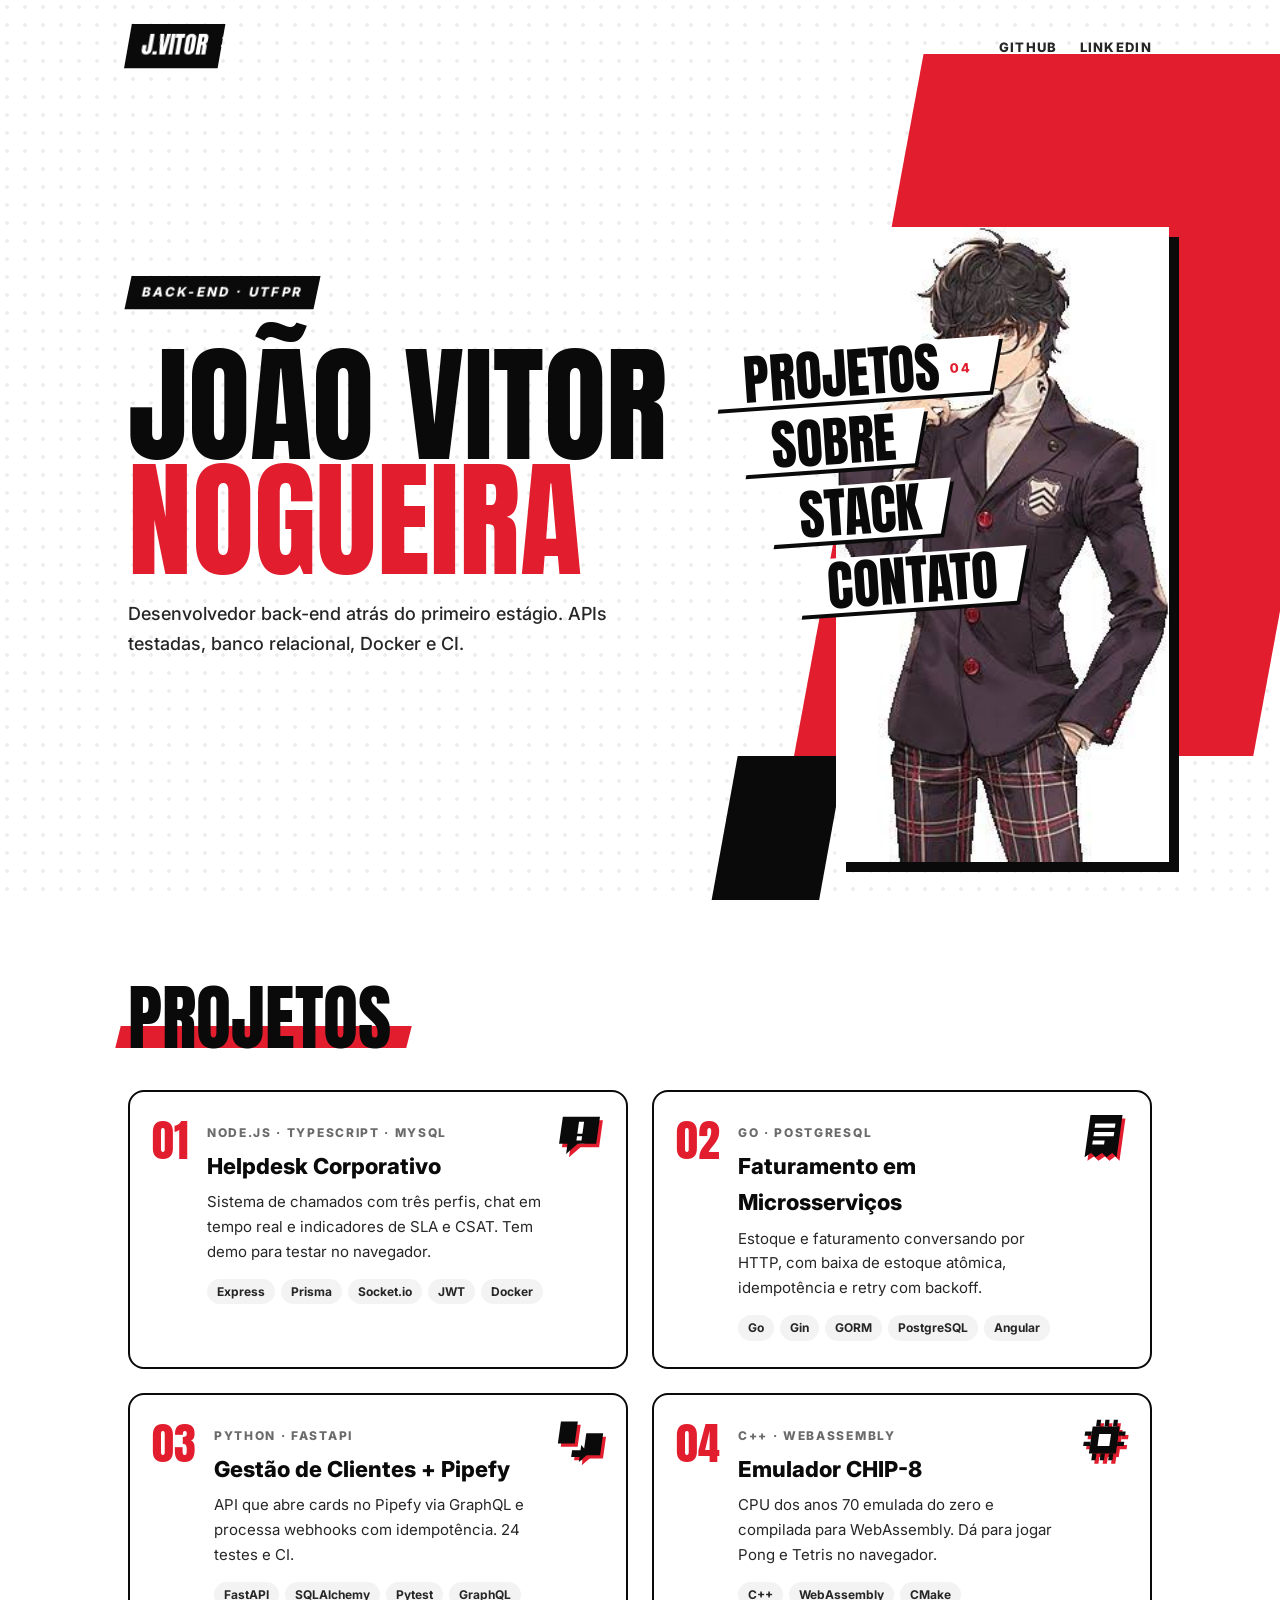
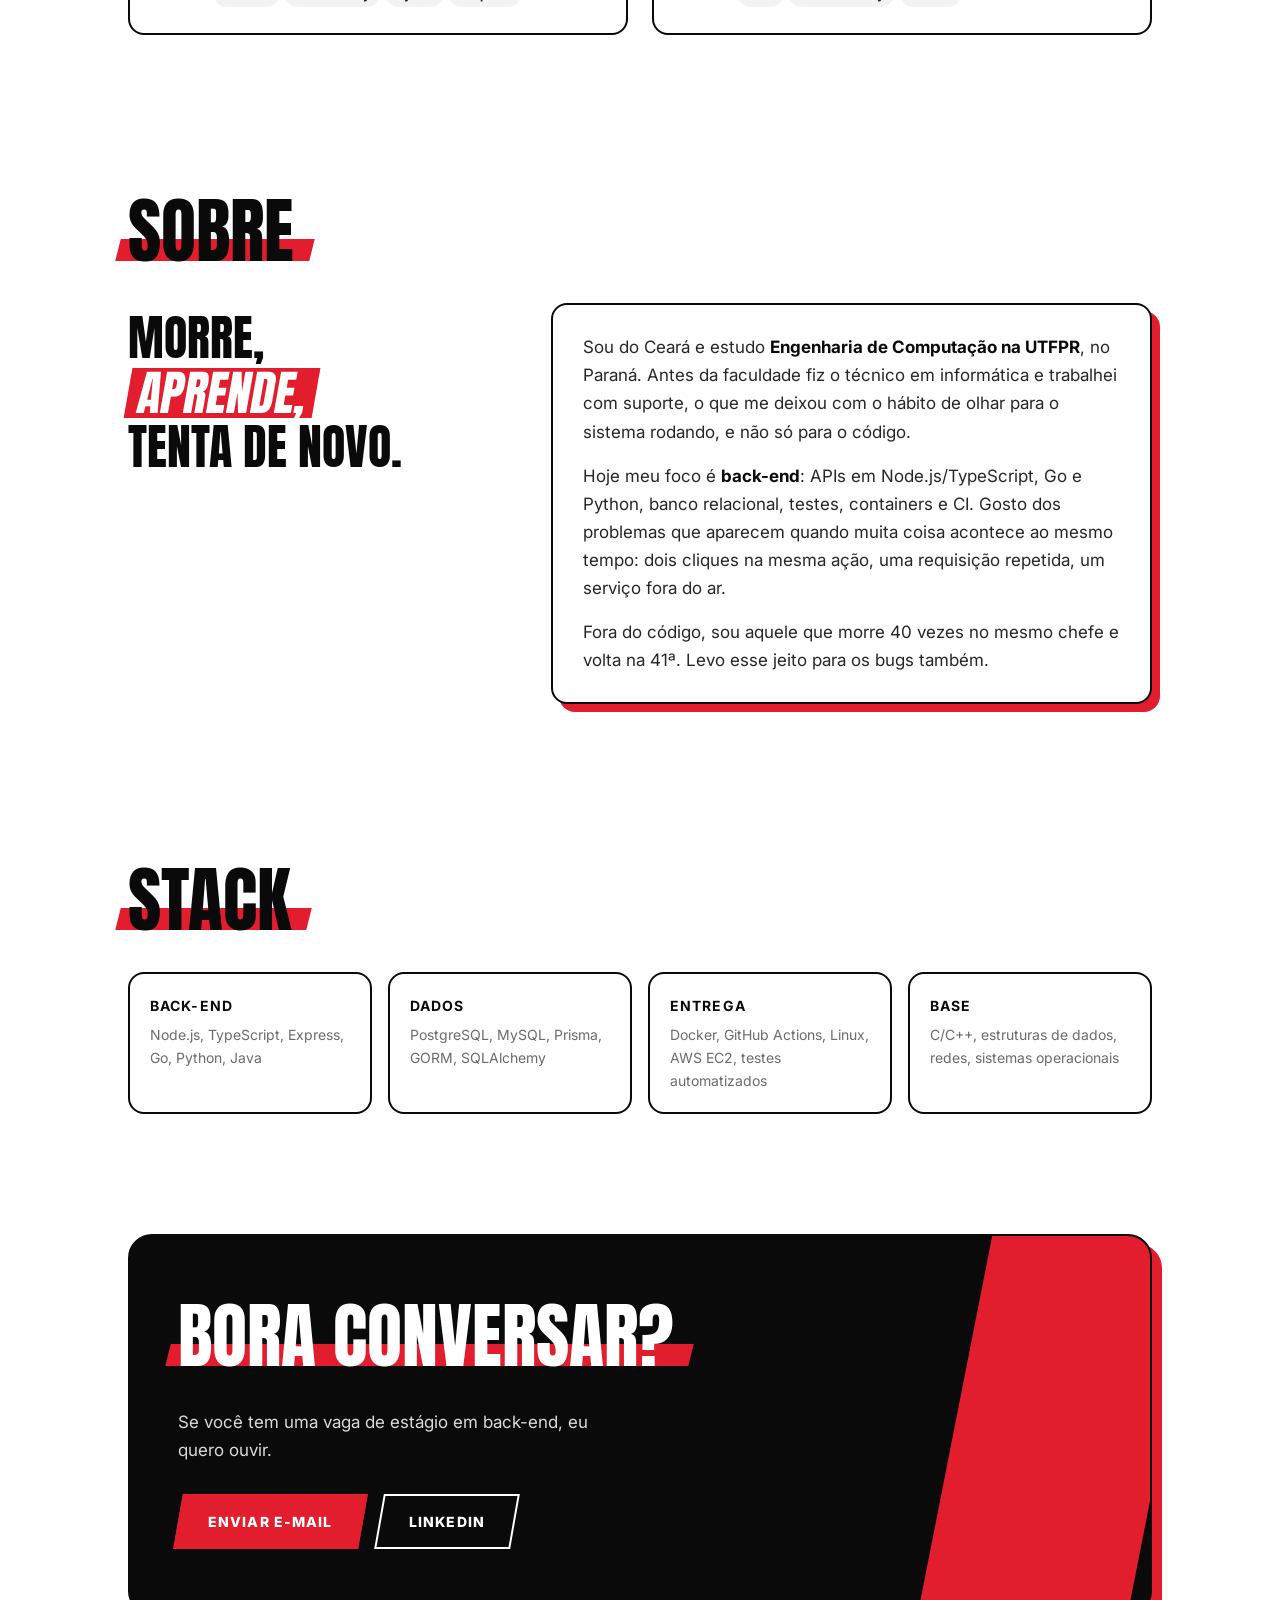
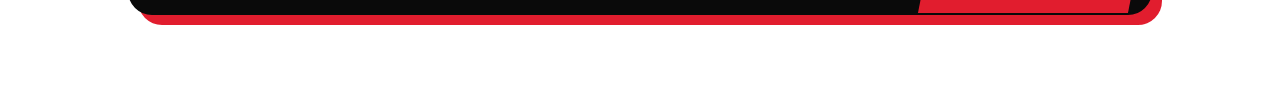
==== commit bb9885da: "Ajusta espaço da arte do topo no celular" ====
--- a/index.html
+++ b/index.html
@@ -68,7 +68,7 @@
 .arte-contato{position:absolute!important;right:10px;bottom:0;height:96%;width:36%;z-index:1!important}
 .arte-contato img{object-fit:contain;object-position:bottom right;filter:drop-shadow(8px 8px 0 #000)}
 .contato:has(.arte-contato) p{max-width:52%}
-@media(max-width:860px){.arte-topo{position:relative;right:auto;width:100%;height:320px;margin-bottom:-120px;order:-1}.lado-menu{flex-direction:column;align-items:flex-start}.coluna-citacao{position:static}.arte-sobre{max-width:280px}.arte-contato{width:44%;height:70%;opacity:.9}.contato:has(.arte-contato) p{max-width:60%}}
+@media(max-width:860px){.arte-topo{position:relative;right:auto;width:100%;height:300px;margin-bottom:12px;order:-1}.lado-menu{flex-direction:column;align-items:flex-start}.coluna-citacao{position:static}.arte-sobre{max-width:280px}.arte-contato{width:44%;height:70%;opacity:.9}.contato:has(.arte-contato) p{max-width:60%}}
 /* ---------- seções ---------- */
 section{padding:80px 0}
 h2{font-family:Anton,sans-serif;font-weight:400;font-size:clamp(46px,6vw,72px);line-height:1;text-transform:uppercase;color:var(--ink);margin:0 0 36px;display:inline-block;position:relative}
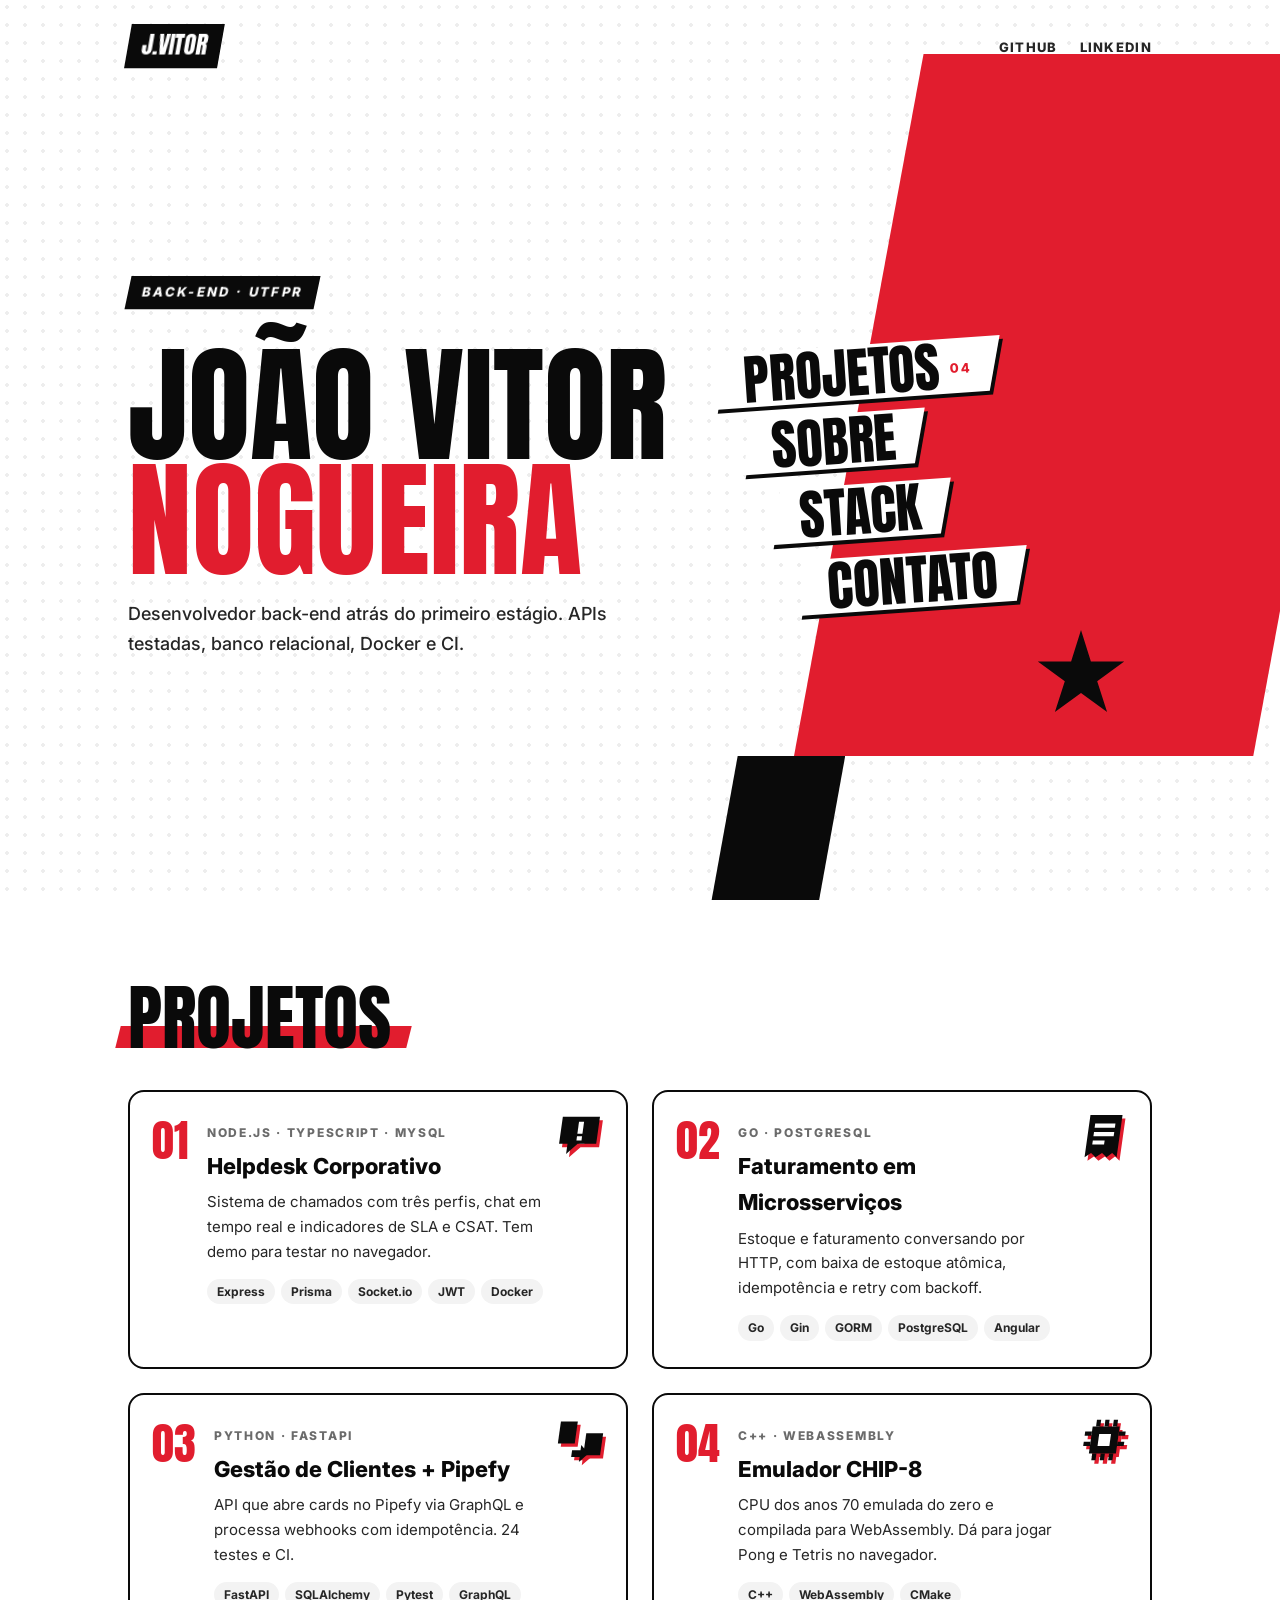
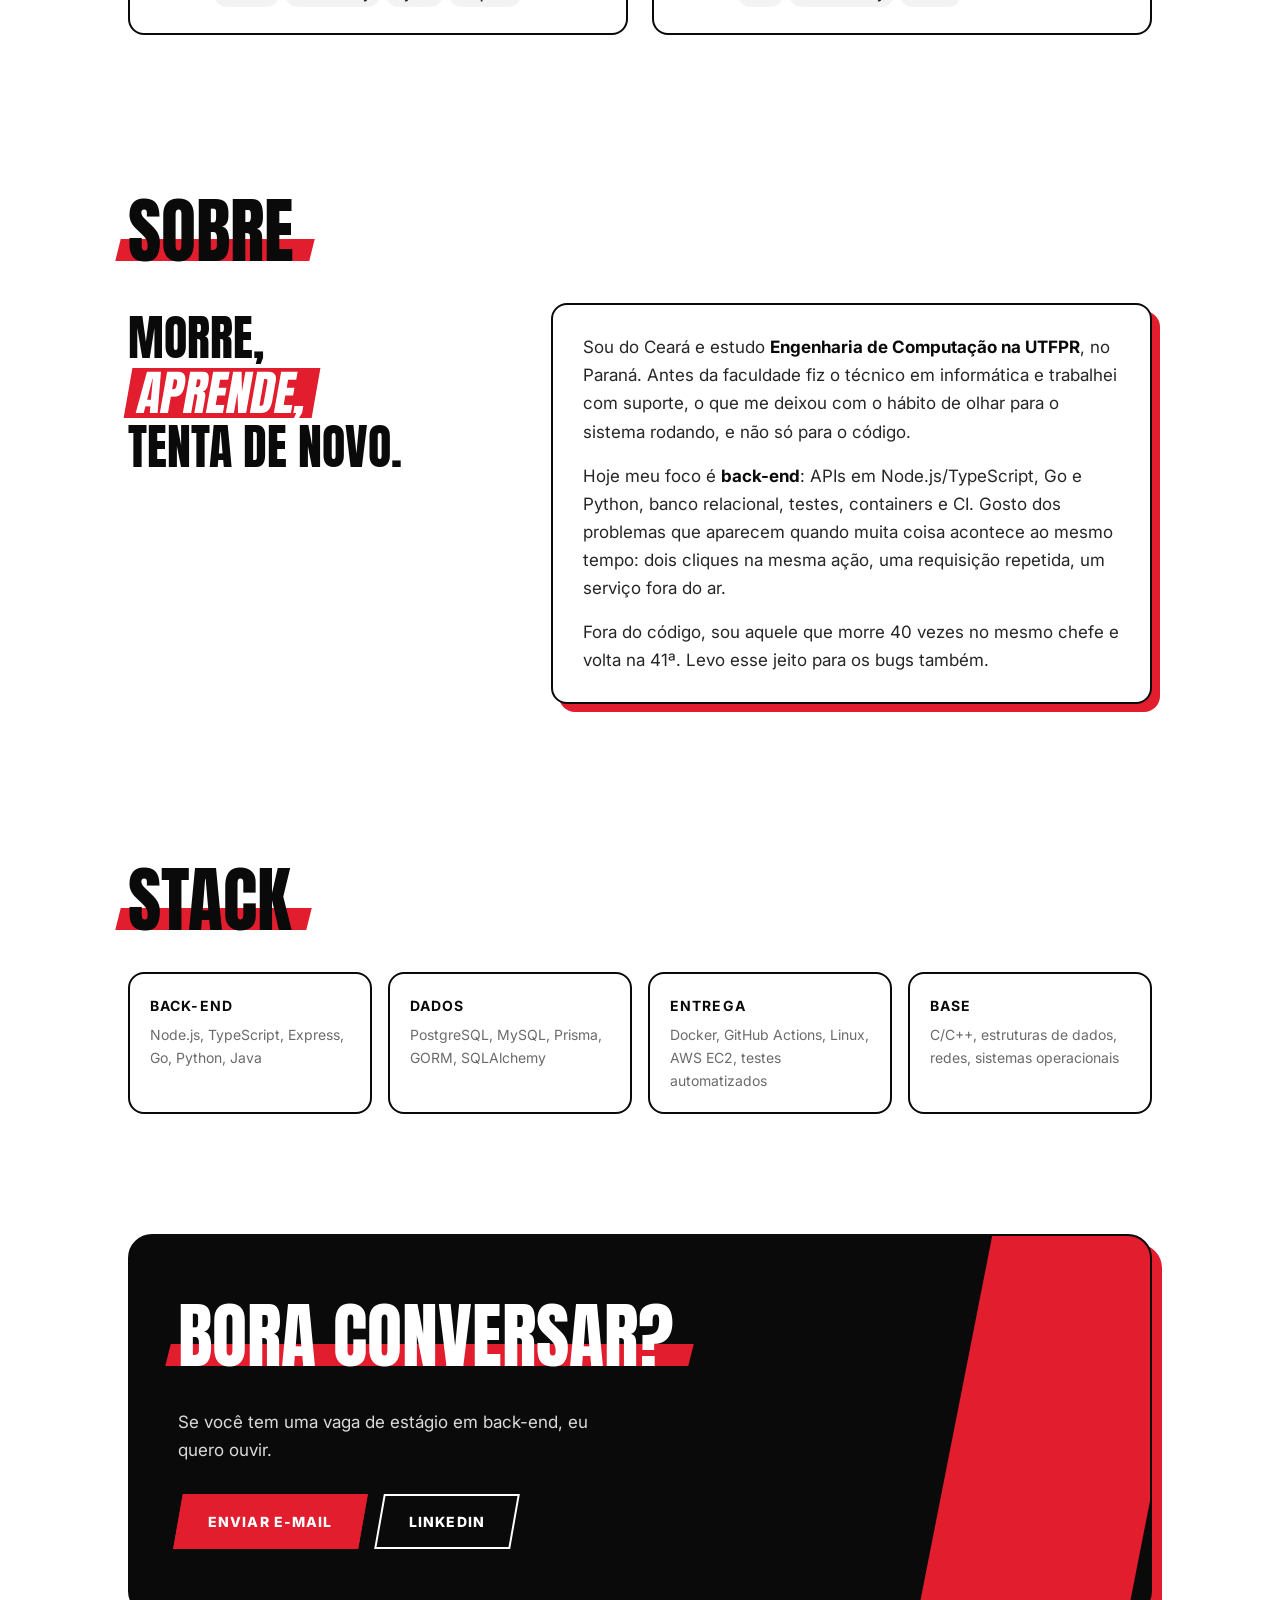
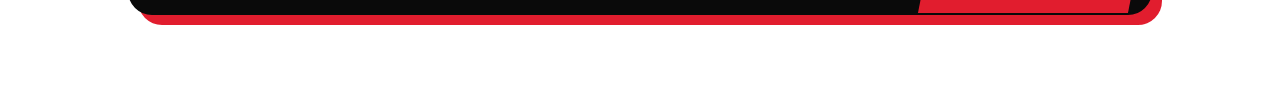
==== commit 178317de: "Remove os espaços de arte; mantém os ícones dos projetos" ====
--- a/index.html
+++ b/index.html
@@ -54,21 +54,6 @@
 .menu small{font-family:Inter,sans-serif;font-size:13px;font-weight:800;letter-spacing:.12em;vertical-align:middle;margin-left:10px;color:var(--red)}
 .menu a:hover small{color:var(--inv)}
 
-/* espaços para arte (arquivos em /arte; se o arquivo não existir, o espaço some) */
-.arte{margin:0;pointer-events:none}
-.arte img{display:block;width:100%;height:100%}
-.lado-menu{position:relative;align-self:stretch;display:flex;align-items:center}
-.lado-menu .menu{position:relative;z-index:1}
-.arte-topo{position:absolute;right:-4%;bottom:0;height:100%;width:78%;z-index:0}
-.arte-topo img{object-fit:contain;object-position:bottom right;filter:drop-shadow(10px 10px 0 var(--ink))}
-.coluna-citacao{position:sticky;top:60px}
-.coluna-citacao .citacao{position:static}
-.arte-sobre{margin-top:24px;aspect-ratio:4/5;clip-path:polygon(12% 0,100% 0,88% 100%,0 100%);background:var(--red)}
-.arte-sobre img{object-fit:cover;mix-blend-mode:normal}
-.arte-contato{position:absolute!important;right:10px;bottom:0;height:96%;width:36%;z-index:1!important}
-.arte-contato img{object-fit:contain;object-position:bottom right;filter:drop-shadow(8px 8px 0 #000)}
-.contato:has(.arte-contato) p{max-width:52%}
-@media(max-width:860px){.arte-topo{position:relative;right:auto;width:100%;height:300px;margin-bottom:12px;order:-1}.lado-menu{flex-direction:column;align-items:flex-start}.coluna-citacao{position:static}.arte-sobre{max-width:280px}.arte-contato{width:44%;height:70%;opacity:.9}.contato:has(.arte-contato) p{max-width:60%}}
 /* ---------- seções ---------- */
 section{padding:80px 0}
 h2{font-family:Anton,sans-serif;font-weight:400;font-size:clamp(46px,6vw,72px);line-height:1;text-transform:uppercase;color:var(--ink);margin:0 0 36px;display:inline-block;position:relative}
@@ -153,15 +138,12 @@
     <h1><span class="l">João Vitor</span><span class="l">Nogueira</span></h1>
     <p class="lead">Desenvolvedor back-end atrás do primeiro estágio. APIs testadas, banco relacional, Docker e CI.</p>
   </div>
-  <div class="lado-menu">
-  <figure class="arte arte-topo"><img src="arte/topo.png" alt="" onerror="this.parentNode.remove()"></figure>
   <ul class="menu">
     <li><a href="#projetos"><span class="papel"></span>Projetos<small>04</small></a></li>
     <li><a href="#sobre"><span class="papel"></span>Sobre</a></li>
     <li><a href="#stack"><span class="papel"></span>Stack</a></li>
     <li><a href="#contato"><span class="papel"></span>Contato</a></li>
   </ul>
-  </div>
 </header>
 
 <section id="projetos"><h2 class="titulo">Projetos</h2><div class="projs">
@@ -189,9 +171,9 @@
         <div class="tags"><span>C++</span><span>WebAssembly</span><span>CMake</span></div></div>
         <span class="ir">→</span><svg class="icone" viewBox="0 0 64 64" aria-hidden="true"><g transform="skewX(-8) translate(6 0)"><g transform="translate(4 4)" fill="var(--red)"><rect x="16" y="16" width="32" height="32"/><g><rect x="20" y="8" width="5" height="8"/><rect x="30" y="8" width="5" height="8"/><rect x="40" y="8" width="5" height="8"/><rect x="20" y="48" width="5" height="8"/><rect x="30" y="48" width="5" height="8"/><rect x="40" y="48" width="5" height="8"/><rect x="8" y="22" width="8" height="5"/><rect x="8" y="34" width="8" height="5"/><rect x="48" y="22" width="8" height="5"/><rect x="48" y="34" width="8" height="5"/></g><rect x="25" y="25" width="14" height="14" fill="var(--icone-fundo)"/></g><g fill="currentColor"><rect x="16" y="16" width="32" height="32"/><g><rect x="20" y="8" width="5" height="8"/><rect x="30" y="8" width="5" height="8"/><rect x="40" y="8" width="5" height="8"/><rect x="20" y="48" width="5" height="8"/><rect x="30" y="48" width="5" height="8"/><rect x="40" y="48" width="5" height="8"/><rect x="8" y="22" width="8" height="5"/><rect x="8" y="34" width="8" height="5"/><rect x="48" y="22" width="8" height="5"/><rect x="48" y="34" width="8" height="5"/></g><rect x="25" y="25" width="14" height="14" fill="var(--icone-fundo)"/></g></g></svg>
       </a></div></section>
-<section id="sobre"><h2 class="titulo">Sobre</h2><div class="sobre"><div class="coluna-citacao"><div class="citacao revelar">Morre,<br><span>aprende,</span><br>tenta de novo.</div><figure class="arte arte-sobre revelar"><img src="arte/sobre.png" alt="" onerror="this.parentNode.remove()"></figure></div><div class="texto revelar" style="--i:1"><p>Sou do Ceará e estudo <strong>Engenharia de Computação na UTFPR</strong>, no Paraná. Antes da faculdade fiz o técnico em informática e trabalhei com suporte, o que me deixou com o hábito de olhar para o sistema rodando, e não só para o código.</p><p>Hoje meu foco é <strong>back-end</strong>: APIs em Node.js/TypeScript, Go e Python, banco relacional, testes, containers e CI. Gosto dos problemas que aparecem quando muita coisa acontece ao mesmo tempo: dois cliques na mesma ação, uma requisição repetida, um serviço fora do ar.</p><p>Fora do código, sou aquele que morre 40 vezes no mesmo chefe e volta na 41ª. Levo esse jeito para os bugs também.</p></div></div></section>
+<section id="sobre"><h2 class="titulo">Sobre</h2><div class="sobre"><div class="citacao revelar">Morre,<br><span>aprende,</span><br>tenta de novo.</div><div class="texto revelar" style="--i:1"><p>Sou do Ceará e estudo <strong>Engenharia de Computação na UTFPR</strong>, no Paraná. Antes da faculdade fiz o técnico em informática e trabalhei com suporte, o que me deixou com o hábito de olhar para o sistema rodando, e não só para o código.</p><p>Hoje meu foco é <strong>back-end</strong>: APIs em Node.js/TypeScript, Go e Python, banco relacional, testes, containers e CI. Gosto dos problemas que aparecem quando muita coisa acontece ao mesmo tempo: dois cliques na mesma ação, uma requisição repetida, um serviço fora do ar.</p><p>Fora do código, sou aquele que morre 40 vezes no mesmo chefe e volta na 41ª. Levo esse jeito para os bugs também.</p></div></div></section>
 <section id="stack"><h2 class="titulo">Stack</h2><div class="stack"><div class="st revelar" style="--i:0"><h4>Back-end</h4><p>Node.js, TypeScript, Express, Go, Python, Java</p></div><div class="st revelar" style="--i:1"><h4>Dados</h4><p>PostgreSQL, MySQL, Prisma, GORM, SQLAlchemy</p></div><div class="st revelar" style="--i:2"><h4>Entrega</h4><p>Docker, GitHub Actions, Linux, AWS EC2, testes automatizados</p></div><div class="st revelar" style="--i:3"><h4>Base</h4><p>C/C++, estruturas de dados, redes, sistemas operacionais</p></div></div></section>
-<div class="contato revelar" id="contato"><figure class="arte arte-contato"><img src="arte/contato.png" alt="" onerror="this.parentNode.remove()"></figure><h2 class="titulo visivel">Bora conversar?</h2><p>Se você tem uma vaga de estágio em back-end, eu quero ouvir.</p>
+<div class="contato revelar" id="contato"><h2 class="titulo visivel">Bora conversar?</h2><p>Se você tem uma vaga de estágio em back-end, eu quero ouvir.</p>
 <div class="acoes"><a class="btn p" href="mailto:victornogueira1130@gmail.com"><span>Enviar e-mail</span></a><a class="btn" href="https://www.linkedin.com/in/vitorangn/"><span>LinkedIn</span></a></div></div>
 </div>
 
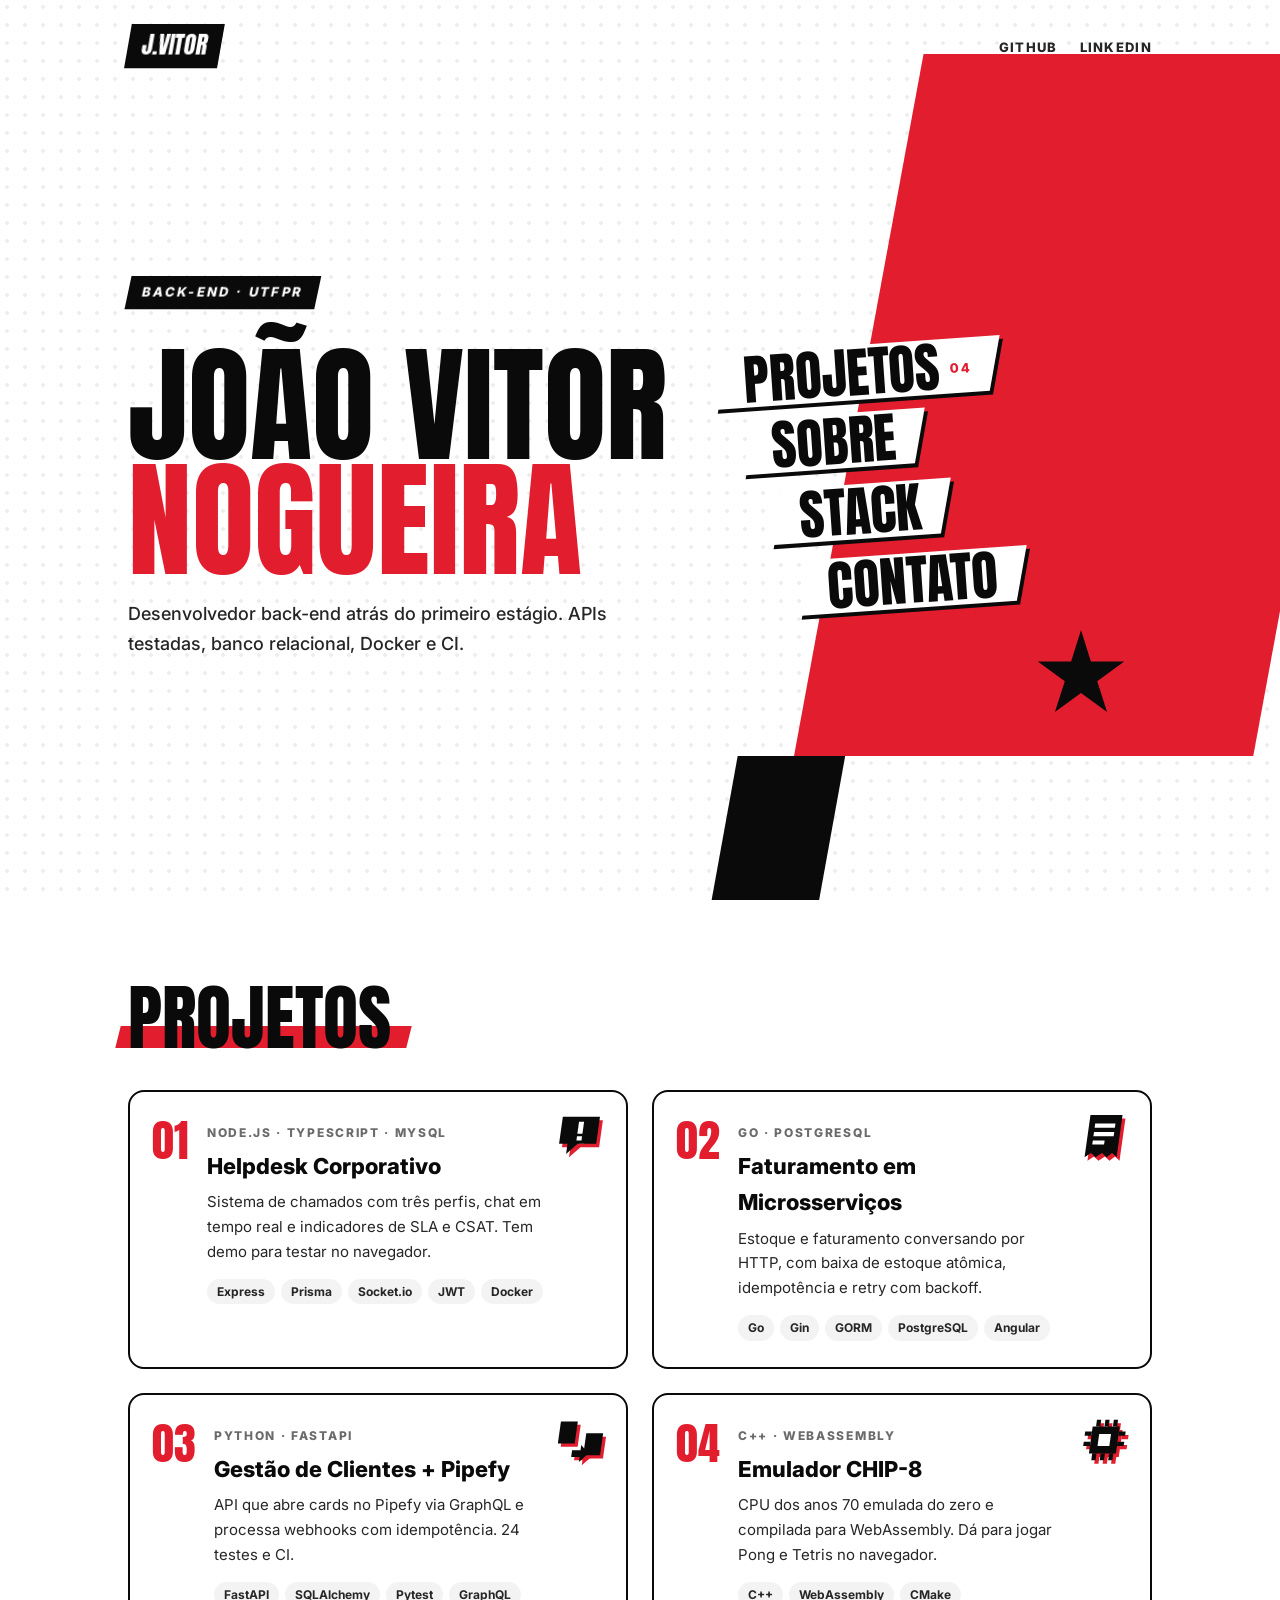
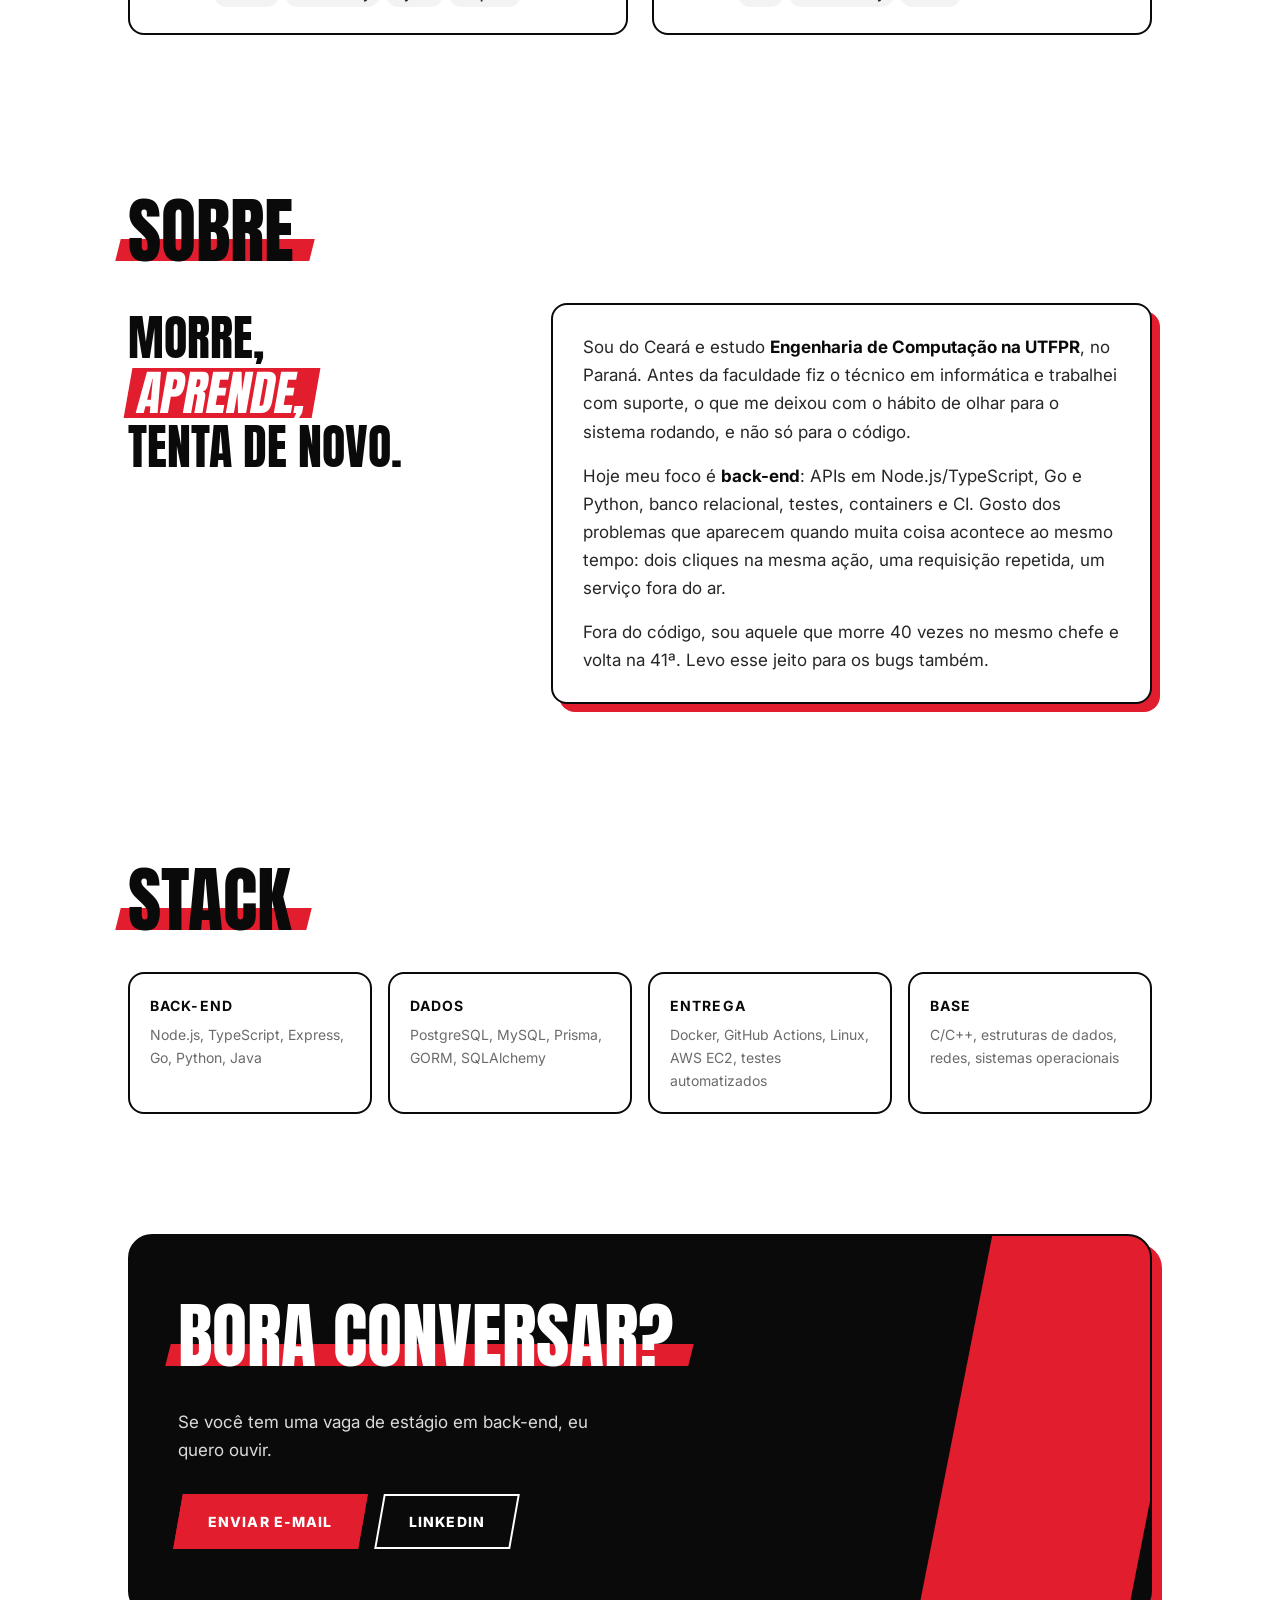
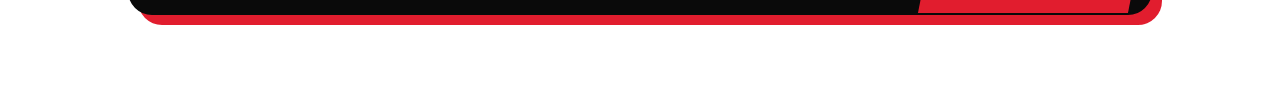
==== commit bdf3a6cb: "Imagem de prévia para LinkedIn e redes (Open Graph)" ====
--- a/index.html
+++ b/index.html
@@ -1,5 +1,13 @@
 <!DOCTYPE html><html lang="pt-BR"><head><meta charset="utf-8"><meta name="viewport" content="width=device-width, initial-scale=1">
 <title>João Vitor — Desenvolvedor Back-end</title>
+<meta property="og:type" content="website">
+<meta property="og:title" content="João Vitor — Desenvolvedor Back-end">
+<meta property="og:description" content="Portfólio de João Vitor Angelim Nogueira, estudante de Engenharia de Computação (UTFPR) com foco em back-end.">
+<meta property="og:url" content="https://vitorangn.github.io/">
+<meta property="og:image" content="https://vitorangn.github.io/og.png">
+<meta property="og:image:width" content="1200">
+<meta property="og:image:height" content="630">
+<meta name="twitter:card" content="summary_large_image">
 <meta name="description" content="Portfólio de João Vitor Angelim Nogueira, estudante de Engenharia de Computação (UTFPR) com foco em back-end.">
 <link rel="preconnect" href="https://fonts.googleapis.com"><link rel="preconnect" href="https://fonts.gstatic.com" crossorigin>
 <link href="https://fonts.googleapis.com/css2?family=Anton&family=Inter:wght@400;500;600;700;800&display=swap" rel="stylesheet">
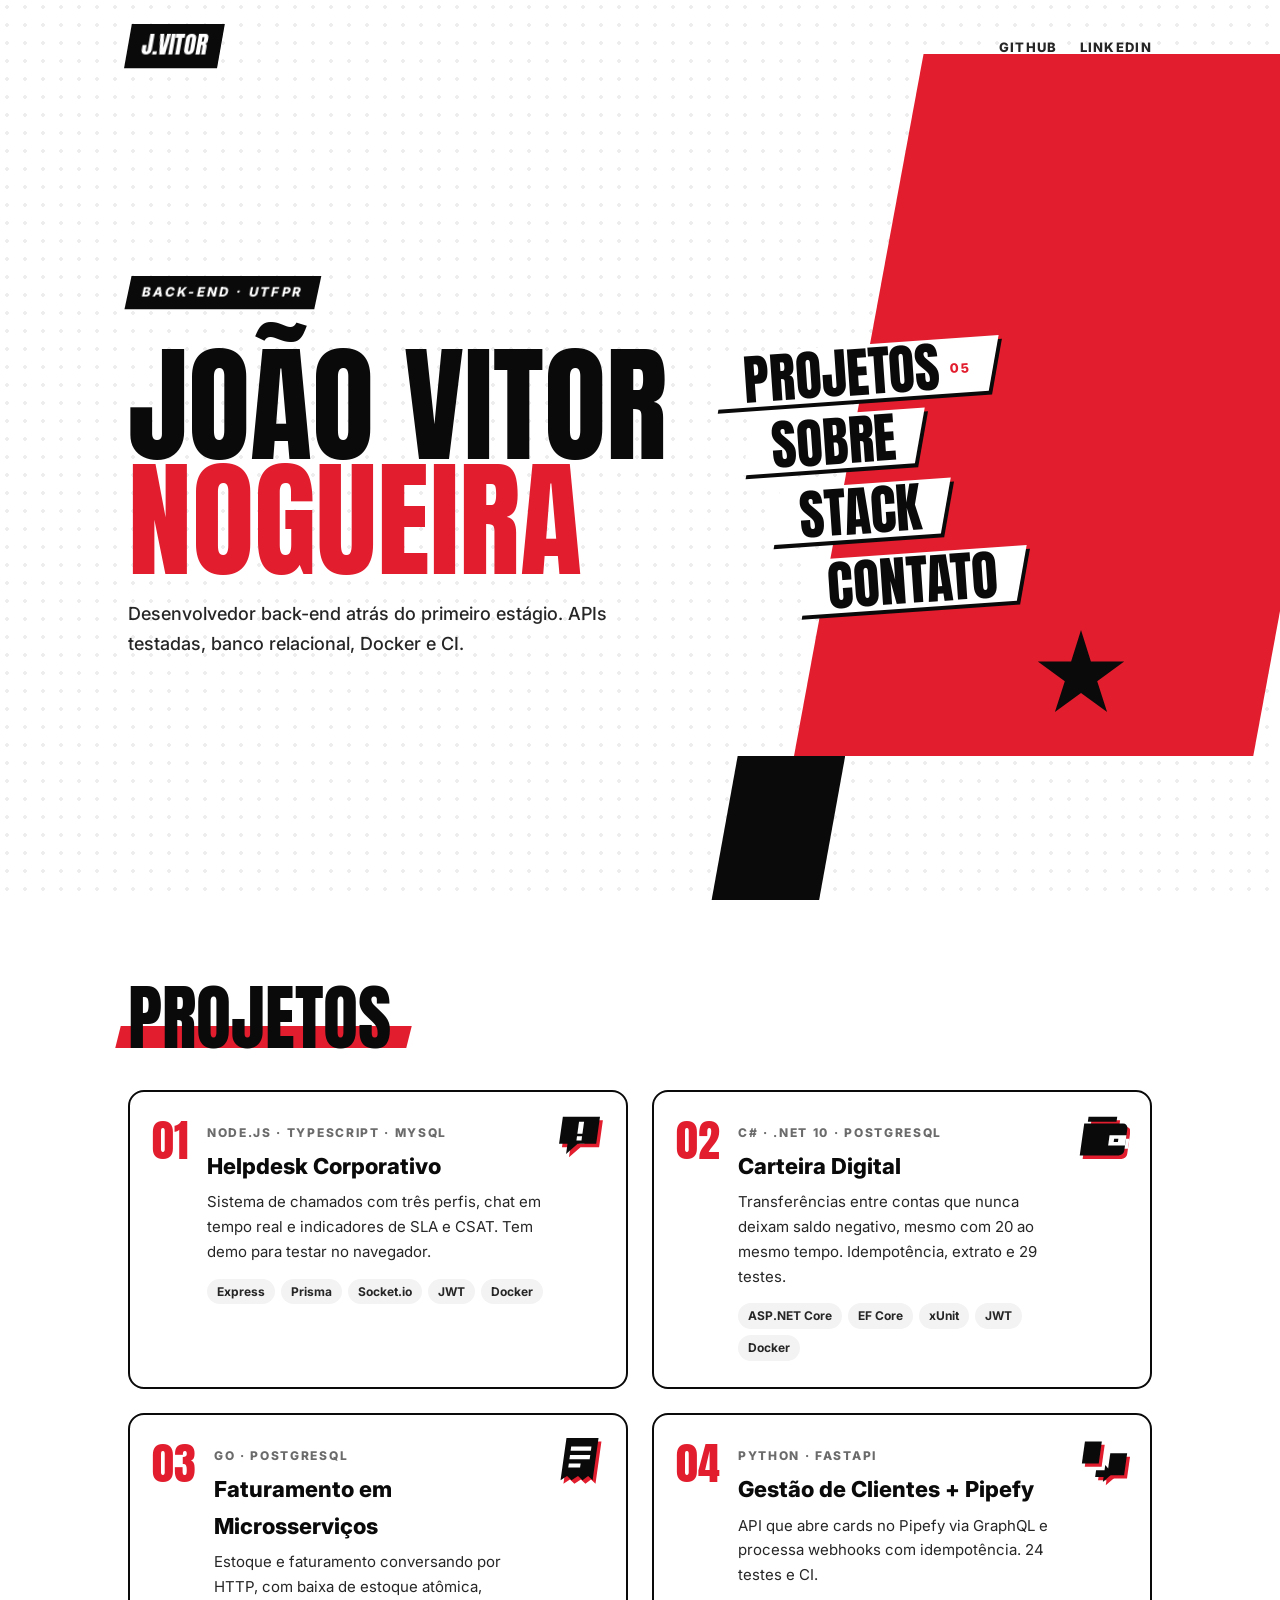
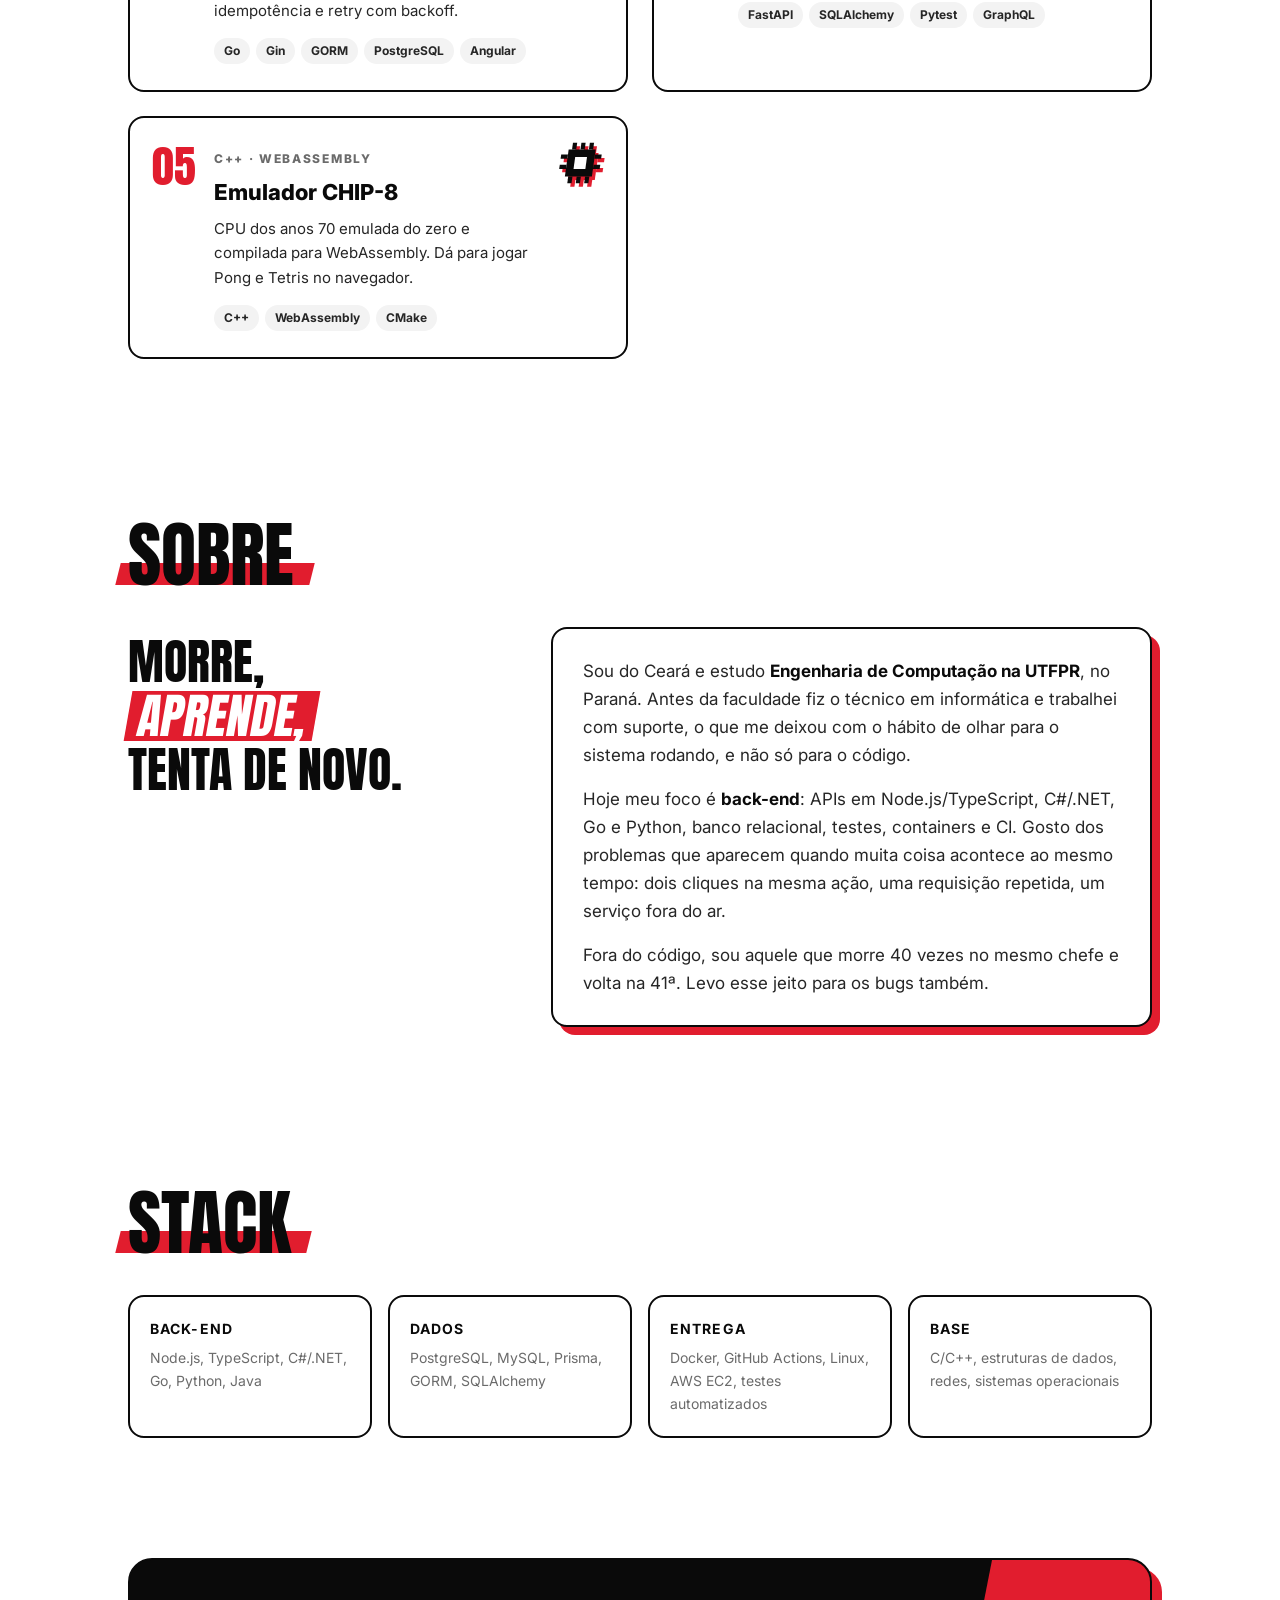
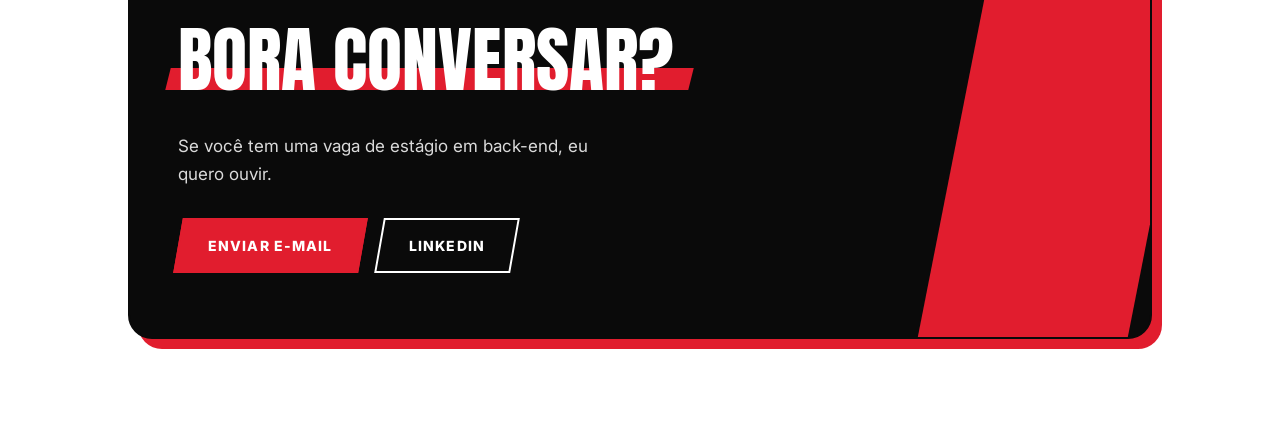
==== commit 9a20192a: "Adiciona a Carteira Digital (C#/.NET) aos projetos" ====
--- a/index.html
+++ b/index.html
@@ -147,7 +147,7 @@
     <p class="lead">Desenvolvedor back-end atrás do primeiro estágio. APIs testadas, banco relacional, Docker e CI.</p>
   </div>
   <ul class="menu">
-    <li><a href="#projetos"><span class="papel"></span>Projetos<small>04</small></a></li>
+    <li><a href="#projetos"><span class="papel"></span>Projetos<small>05</small></a></li>
     <li><a href="#sobre"><span class="papel"></span>Sobre</a></li>
     <li><a href="#stack"><span class="papel"></span>Stack</a></li>
     <li><a href="#contato"><span class="papel"></span>Contato</a></li>
@@ -161,26 +161,32 @@
         <div class="tags"><span>Express</span><span>Prisma</span><span>Socket.io</span><span>JWT</span><span>Docker</span></div></div>
         <span class="ir">→</span><svg class="icone" viewBox="0 0 64 64" aria-hidden="true"><g transform="skewX(-8) translate(6 0)"><g transform="translate(4 4)" fill="var(--red)"><path d="M8 8h44v32H30l-12 12v-12H8z"/><rect x="28" y="14" width="6" height="14" fill="var(--icone-fundo)"/><rect x="28" y="31" width="6" height="5" fill="var(--icone-fundo)"/></g><g fill="currentColor"><path d="M8 8h44v32H30l-12 12v-12H8z"/><rect x="28" y="14" width="6" height="14" fill="var(--icone-fundo)"/><rect x="28" y="31" width="6" height="5" fill="var(--icone-fundo)"/></g></g></svg>
       </a>
-      <a class="proj revelar" href="https://vitorangn.github.io/invoice-microservices-go/" style="--i:1">
+      <a class="proj revelar" href="https://vitorangn.github.io/carteira-digital-dotnet/" style="--i:1">
         <span class="num">02</span>
+        <div class="corpo"><span class="meta">C# · .NET 10 · PostgreSQL</span><h3>Carteira Digital</h3><p>Transferências entre contas que nunca deixam saldo negativo, mesmo com 20 ao mesmo tempo. Idempotência, extrato e 29 testes.</p>
+        <div class="tags"><span>ASP.NET Core</span><span>EF Core</span><span>xUnit</span><span>JWT</span><span>Docker</span></div></div>
+        <span class="ir">→</span><svg class="icone" viewBox="0 0 64 64" aria-hidden="true"><g transform="skewX(-8) translate(6 0)"><g transform="translate(4 4)" fill="var(--red)"><path d="M6 16h46a6 6 0 0 1 6 6v26a6 6 0 0 1-6 6H6z"/><path d="M10 8h34v6H10z"/><rect x="38" y="30" width="20" height="12" fill="var(--icone-fundo)"/><rect x="44" y="34" width="5" height="4"/></g><g fill="currentColor"><path d="M6 16h46a6 6 0 0 1 6 6v26a6 6 0 0 1-6 6H6z"/><path d="M10 8h34v6H10z"/><rect x="38" y="30" width="20" height="12" fill="var(--icone-fundo)"/><rect x="44" y="34" width="5" height="4"/></g></g></svg>
+      </a>
+      <a class="proj revelar" href="https://vitorangn.github.io/invoice-microservices-go/" style="--i:2">
+        <span class="num">03</span>
         <div class="corpo"><span class="meta">Go · PostgreSQL</span><h3>Faturamento em Microsserviços</h3><p>Estoque e faturamento conversando por HTTP, com baixa de estoque atômica, idempotência e retry com backoff.</p>
         <div class="tags"><span>Go</span><span>Gin</span><span>GORM</span><span>PostgreSQL</span><span>Angular</span></div></div>
         <span class="ir">→</span><svg class="icone" viewBox="0 0 64 64" aria-hidden="true"><g transform="skewX(-8) translate(6 0)"><g transform="translate(4 4)" fill="var(--red)"><path d="M12 6h38v50l-6-5-6 5-6-5-7 5-6-5-7 5z"/><rect x="19" y="16" width="24" height="5" fill="var(--icone-fundo)"/><rect x="19" y="26" width="24" height="5" fill="var(--icone-fundo)"/><rect x="19" y="36" width="14" height="5" fill="var(--icone-fundo)"/></g><g fill="currentColor"><path d="M12 6h38v50l-6-5-6 5-6-5-7 5-6-5-7 5z"/><rect x="19" y="16" width="24" height="5" fill="var(--icone-fundo)"/><rect x="19" y="26" width="24" height="5" fill="var(--icone-fundo)"/><rect x="19" y="36" width="14" height="5" fill="var(--icone-fundo)"/></g></g></svg>
       </a>
-      <a class="proj revelar" href="https://vitorangn.github.io/mundo-invest-backend-pipefy/" style="--i:2">
-        <span class="num">03</span>
+      <a class="proj revelar" href="https://vitorangn.github.io/mundo-invest-backend-pipefy/" style="--i:3">
+        <span class="num">04</span>
         <div class="corpo"><span class="meta">Python · FastAPI</span><h3>Gestão de Clientes + Pipefy</h3><p>API que abre cards no Pipefy via GraphQL e processa webhooks com idempotência. 24 testes e CI.</p>
         <div class="tags"><span>FastAPI</span><span>SQLAlchemy</span><span>Pytest</span><span>GraphQL</span></div></div>
         <span class="ir">→</span><svg class="icone" viewBox="0 0 64 64" aria-hidden="true"><g transform="skewX(-8) translate(6 0)"><g transform="translate(4 4)" fill="var(--red)"><rect x="6" y="10" width="20" height="26"/><rect x="38" y="24" width="20" height="26"/><path d="M24 44h10v-6l10 10-10 10v-6H24z"/></g><g fill="currentColor"><rect x="6" y="10" width="20" height="26"/><rect x="38" y="24" width="20" height="26"/><path d="M24 44h10v-6l10 10-10 10v-6H24z"/></g></g></svg>
       </a>
-      <a class="proj revelar" href="https://vitorangn.github.io/oldCPUEmulator/" style="--i:3">
-        <span class="num">04</span>
+      <a class="proj revelar" href="https://vitorangn.github.io/oldCPUEmulator/" style="--i:4">
+        <span class="num">05</span>
         <div class="corpo"><span class="meta">C++ · WebAssembly</span><h3>Emulador CHIP-8</h3><p>CPU dos anos 70 emulada do zero e compilada para WebAssembly. Dá para jogar Pong e Tetris no navegador.</p>
         <div class="tags"><span>C++</span><span>WebAssembly</span><span>CMake</span></div></div>
         <span class="ir">→</span><svg class="icone" viewBox="0 0 64 64" aria-hidden="true"><g transform="skewX(-8) translate(6 0)"><g transform="translate(4 4)" fill="var(--red)"><rect x="16" y="16" width="32" height="32"/><g><rect x="20" y="8" width="5" height="8"/><rect x="30" y="8" width="5" height="8"/><rect x="40" y="8" width="5" height="8"/><rect x="20" y="48" width="5" height="8"/><rect x="30" y="48" width="5" height="8"/><rect x="40" y="48" width="5" height="8"/><rect x="8" y="22" width="8" height="5"/><rect x="8" y="34" width="8" height="5"/><rect x="48" y="22" width="8" height="5"/><rect x="48" y="34" width="8" height="5"/></g><rect x="25" y="25" width="14" height="14" fill="var(--icone-fundo)"/></g><g fill="currentColor"><rect x="16" y="16" width="32" height="32"/><g><rect x="20" y="8" width="5" height="8"/><rect x="30" y="8" width="5" height="8"/><rect x="40" y="8" width="5" height="8"/><rect x="20" y="48" width="5" height="8"/><rect x="30" y="48" width="5" height="8"/><rect x="40" y="48" width="5" height="8"/><rect x="8" y="22" width="8" height="5"/><rect x="8" y="34" width="8" height="5"/><rect x="48" y="22" width="8" height="5"/><rect x="48" y="34" width="8" height="5"/></g><rect x="25" y="25" width="14" height="14" fill="var(--icone-fundo)"/></g></g></svg>
       </a></div></section>
-<section id="sobre"><h2 class="titulo">Sobre</h2><div class="sobre"><div class="citacao revelar">Morre,<br><span>aprende,</span><br>tenta de novo.</div><div class="texto revelar" style="--i:1"><p>Sou do Ceará e estudo <strong>Engenharia de Computação na UTFPR</strong>, no Paraná. Antes da faculdade fiz o técnico em informática e trabalhei com suporte, o que me deixou com o hábito de olhar para o sistema rodando, e não só para o código.</p><p>Hoje meu foco é <strong>back-end</strong>: APIs em Node.js/TypeScript, Go e Python, banco relacional, testes, containers e CI. Gosto dos problemas que aparecem quando muita coisa acontece ao mesmo tempo: dois cliques na mesma ação, uma requisição repetida, um serviço fora do ar.</p><p>Fora do código, sou aquele que morre 40 vezes no mesmo chefe e volta na 41ª. Levo esse jeito para os bugs também.</p></div></div></section>
-<section id="stack"><h2 class="titulo">Stack</h2><div class="stack"><div class="st revelar" style="--i:0"><h4>Back-end</h4><p>Node.js, TypeScript, Express, Go, Python, Java</p></div><div class="st revelar" style="--i:1"><h4>Dados</h4><p>PostgreSQL, MySQL, Prisma, GORM, SQLAlchemy</p></div><div class="st revelar" style="--i:2"><h4>Entrega</h4><p>Docker, GitHub Actions, Linux, AWS EC2, testes automatizados</p></div><div class="st revelar" style="--i:3"><h4>Base</h4><p>C/C++, estruturas de dados, redes, sistemas operacionais</p></div></div></section>
+<section id="sobre"><h2 class="titulo">Sobre</h2><div class="sobre"><div class="citacao revelar">Morre,<br><span>aprende,</span><br>tenta de novo.</div><div class="texto revelar" style="--i:1"><p>Sou do Ceará e estudo <strong>Engenharia de Computação na UTFPR</strong>, no Paraná. Antes da faculdade fiz o técnico em informática e trabalhei com suporte, o que me deixou com o hábito de olhar para o sistema rodando, e não só para o código.</p><p>Hoje meu foco é <strong>back-end</strong>: APIs em Node.js/TypeScript, C#/.NET, Go e Python, banco relacional, testes, containers e CI. Gosto dos problemas que aparecem quando muita coisa acontece ao mesmo tempo: dois cliques na mesma ação, uma requisição repetida, um serviço fora do ar.</p><p>Fora do código, sou aquele que morre 40 vezes no mesmo chefe e volta na 41ª. Levo esse jeito para os bugs também.</p></div></div></section>
+<section id="stack"><h2 class="titulo">Stack</h2><div class="stack"><div class="st revelar" style="--i:0"><h4>Back-end</h4><p>Node.js, TypeScript, C#/.NET, Go, Python, Java</p></div><div class="st revelar" style="--i:1"><h4>Dados</h4><p>PostgreSQL, MySQL, Prisma, GORM, SQLAlchemy</p></div><div class="st revelar" style="--i:2"><h4>Entrega</h4><p>Docker, GitHub Actions, Linux, AWS EC2, testes automatizados</p></div><div class="st revelar" style="--i:3"><h4>Base</h4><p>C/C++, estruturas de dados, redes, sistemas operacionais</p></div></div></section>
 <div class="contato revelar" id="contato"><h2 class="titulo visivel">Bora conversar?</h2><p>Se você tem uma vaga de estágio em back-end, eu quero ouvir.</p>
 <div class="acoes"><a class="btn p" href="mailto:victornogueira1130@gmail.com"><span>Enviar e-mail</span></a><a class="btn" href="https://www.linkedin.com/in/vitorangn/"><span>LinkedIn</span></a></div></div>
 </div>
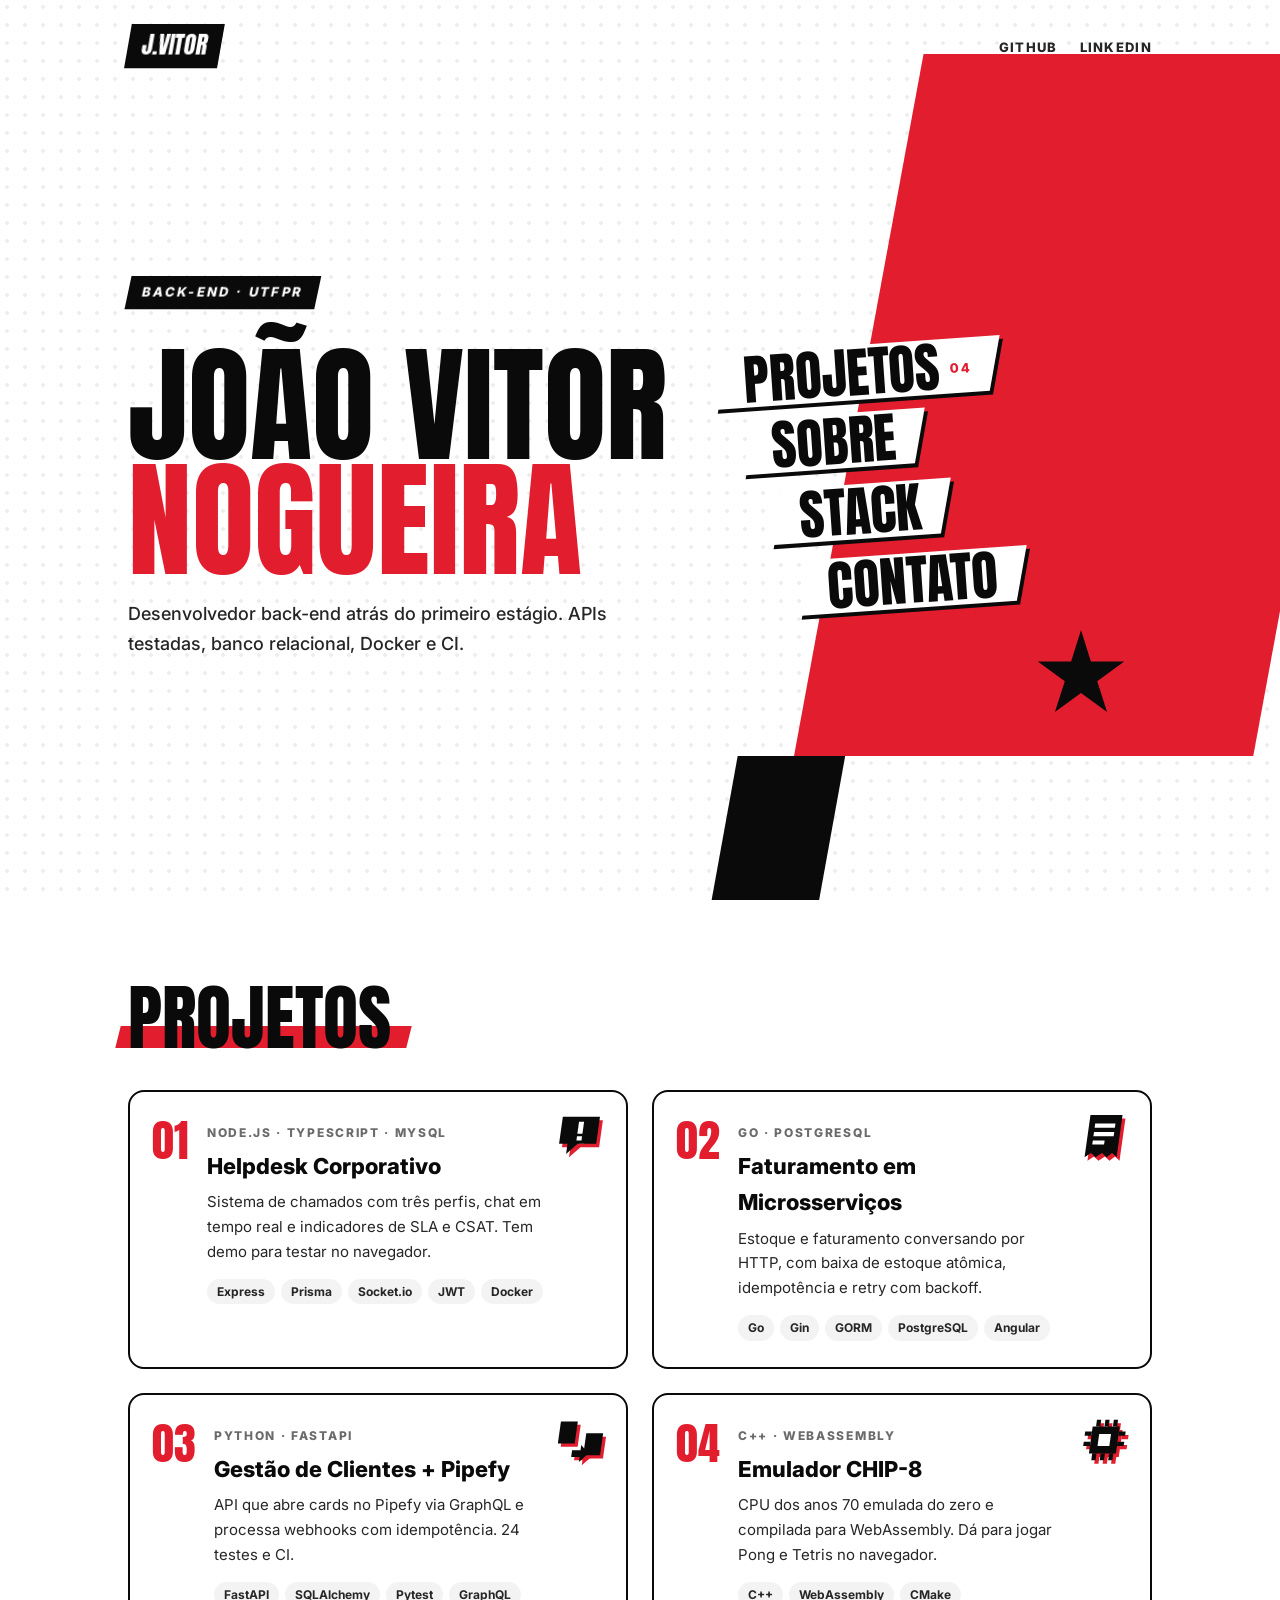
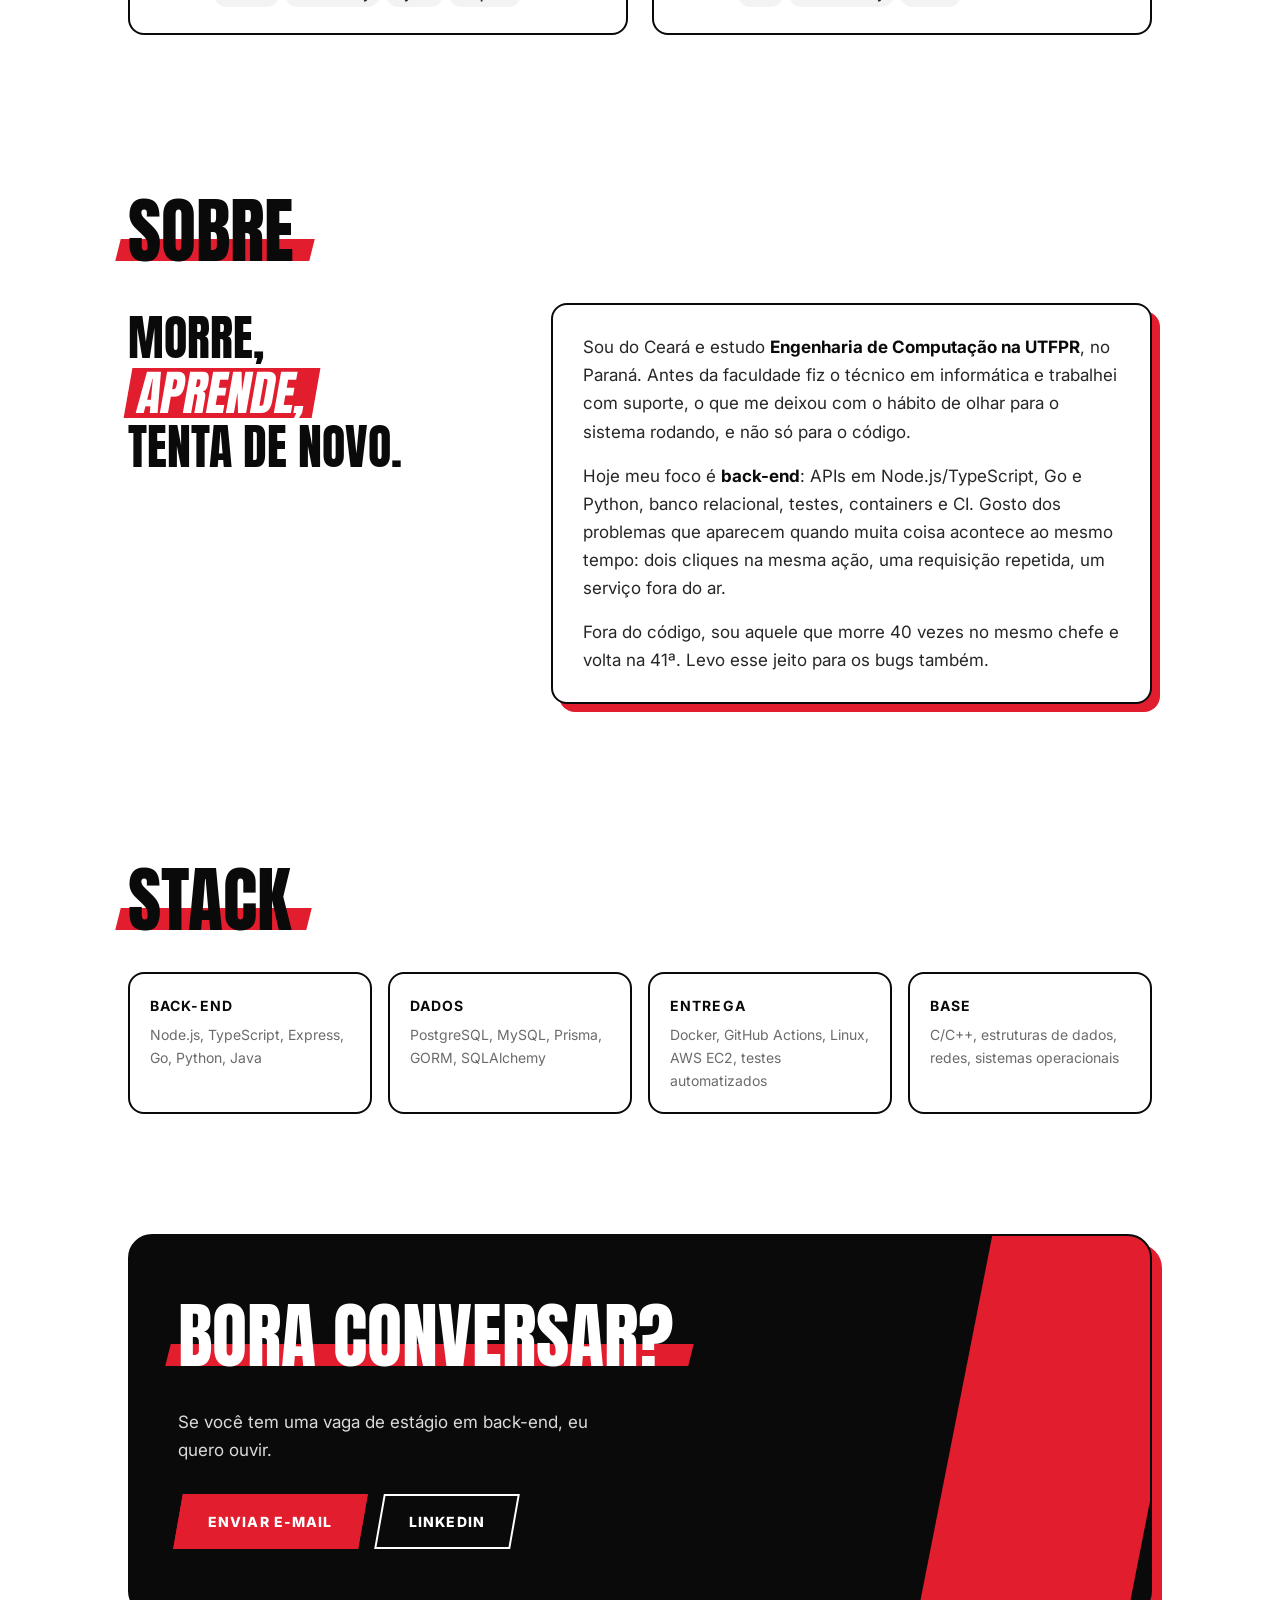
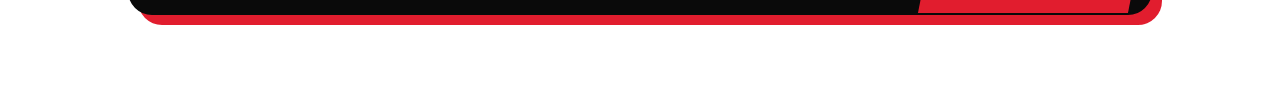
==== commit 6081072d: "Remove a Carteira Digital dos projetos por enquanto" ====
--- a/index.html
+++ b/index.html
@@ -147,7 +147,7 @@
     <p class="lead">Desenvolvedor back-end atrás do primeiro estágio. APIs testadas, banco relacional, Docker e CI.</p>
   </div>
   <ul class="menu">
-    <li><a href="#projetos"><span class="papel"></span>Projetos<small>05</small></a></li>
+    <li><a href="#projetos"><span class="papel"></span>Projetos<small>04</small></a></li>
     <li><a href="#sobre"><span class="papel"></span>Sobre</a></li>
     <li><a href="#stack"><span class="papel"></span>Stack</a></li>
     <li><a href="#contato"><span class="papel"></span>Contato</a></li>
@@ -161,32 +161,26 @@
         <div class="tags"><span>Express</span><span>Prisma</span><span>Socket.io</span><span>JWT</span><span>Docker</span></div></div>
         <span class="ir">→</span><svg class="icone" viewBox="0 0 64 64" aria-hidden="true"><g transform="skewX(-8) translate(6 0)"><g transform="translate(4 4)" fill="var(--red)"><path d="M8 8h44v32H30l-12 12v-12H8z"/><rect x="28" y="14" width="6" height="14" fill="var(--icone-fundo)"/><rect x="28" y="31" width="6" height="5" fill="var(--icone-fundo)"/></g><g fill="currentColor"><path d="M8 8h44v32H30l-12 12v-12H8z"/><rect x="28" y="14" width="6" height="14" fill="var(--icone-fundo)"/><rect x="28" y="31" width="6" height="5" fill="var(--icone-fundo)"/></g></g></svg>
       </a>
-      <a class="proj revelar" href="https://vitorangn.github.io/carteira-digital-dotnet/" style="--i:1">
+      <a class="proj revelar" href="https://vitorangn.github.io/invoice-microservices-go/" style="--i:1">
         <span class="num">02</span>
-        <div class="corpo"><span class="meta">C# · .NET 10 · PostgreSQL</span><h3>Carteira Digital</h3><p>Transferências entre contas que nunca deixam saldo negativo, mesmo com 20 ao mesmo tempo. Idempotência, extrato e 29 testes.</p>
-        <div class="tags"><span>ASP.NET Core</span><span>EF Core</span><span>xUnit</span><span>JWT</span><span>Docker</span></div></div>
-        <span class="ir">→</span><svg class="icone" viewBox="0 0 64 64" aria-hidden="true"><g transform="skewX(-8) translate(6 0)"><g transform="translate(4 4)" fill="var(--red)"><path d="M6 16h46a6 6 0 0 1 6 6v26a6 6 0 0 1-6 6H6z"/><path d="M10 8h34v6H10z"/><rect x="38" y="30" width="20" height="12" fill="var(--icone-fundo)"/><rect x="44" y="34" width="5" height="4"/></g><g fill="currentColor"><path d="M6 16h46a6 6 0 0 1 6 6v26a6 6 0 0 1-6 6H6z"/><path d="M10 8h34v6H10z"/><rect x="38" y="30" width="20" height="12" fill="var(--icone-fundo)"/><rect x="44" y="34" width="5" height="4"/></g></g></svg>
-      </a>
-      <a class="proj revelar" href="https://vitorangn.github.io/invoice-microservices-go/" style="--i:2">
-        <span class="num">03</span>
         <div class="corpo"><span class="meta">Go · PostgreSQL</span><h3>Faturamento em Microsserviços</h3><p>Estoque e faturamento conversando por HTTP, com baixa de estoque atômica, idempotência e retry com backoff.</p>
         <div class="tags"><span>Go</span><span>Gin</span><span>GORM</span><span>PostgreSQL</span><span>Angular</span></div></div>
         <span class="ir">→</span><svg class="icone" viewBox="0 0 64 64" aria-hidden="true"><g transform="skewX(-8) translate(6 0)"><g transform="translate(4 4)" fill="var(--red)"><path d="M12 6h38v50l-6-5-6 5-6-5-7 5-6-5-7 5z"/><rect x="19" y="16" width="24" height="5" fill="var(--icone-fundo)"/><rect x="19" y="26" width="24" height="5" fill="var(--icone-fundo)"/><rect x="19" y="36" width="14" height="5" fill="var(--icone-fundo)"/></g><g fill="currentColor"><path d="M12 6h38v50l-6-5-6 5-6-5-7 5-6-5-7 5z"/><rect x="19" y="16" width="24" height="5" fill="var(--icone-fundo)"/><rect x="19" y="26" width="24" height="5" fill="var(--icone-fundo)"/><rect x="19" y="36" width="14" height="5" fill="var(--icone-fundo)"/></g></g></svg>
       </a>
-      <a class="proj revelar" href="https://vitorangn.github.io/mundo-invest-backend-pipefy/" style="--i:3">
-        <span class="num">04</span>
+      <a class="proj revelar" href="https://vitorangn.github.io/mundo-invest-backend-pipefy/" style="--i:2">
+        <span class="num">03</span>
         <div class="corpo"><span class="meta">Python · FastAPI</span><h3>Gestão de Clientes + Pipefy</h3><p>API que abre cards no Pipefy via GraphQL e processa webhooks com idempotência. 24 testes e CI.</p>
         <div class="tags"><span>FastAPI</span><span>SQLAlchemy</span><span>Pytest</span><span>GraphQL</span></div></div>
         <span class="ir">→</span><svg class="icone" viewBox="0 0 64 64" aria-hidden="true"><g transform="skewX(-8) translate(6 0)"><g transform="translate(4 4)" fill="var(--red)"><rect x="6" y="10" width="20" height="26"/><rect x="38" y="24" width="20" height="26"/><path d="M24 44h10v-6l10 10-10 10v-6H24z"/></g><g fill="currentColor"><rect x="6" y="10" width="20" height="26"/><rect x="38" y="24" width="20" height="26"/><path d="M24 44h10v-6l10 10-10 10v-6H24z"/></g></g></svg>
       </a>
-      <a class="proj revelar" href="https://vitorangn.github.io/oldCPUEmulator/" style="--i:4">
-        <span class="num">05</span>
+      <a class="proj revelar" href="https://vitorangn.github.io/oldCPUEmulator/" style="--i:3">
+        <span class="num">04</span>
         <div class="corpo"><span class="meta">C++ · WebAssembly</span><h3>Emulador CHIP-8</h3><p>CPU dos anos 70 emulada do zero e compilada para WebAssembly. Dá para jogar Pong e Tetris no navegador.</p>
         <div class="tags"><span>C++</span><span>WebAssembly</span><span>CMake</span></div></div>
         <span class="ir">→</span><svg class="icone" viewBox="0 0 64 64" aria-hidden="true"><g transform="skewX(-8) translate(6 0)"><g transform="translate(4 4)" fill="var(--red)"><rect x="16" y="16" width="32" height="32"/><g><rect x="20" y="8" width="5" height="8"/><rect x="30" y="8" width="5" height="8"/><rect x="40" y="8" width="5" height="8"/><rect x="20" y="48" width="5" height="8"/><rect x="30" y="48" width="5" height="8"/><rect x="40" y="48" width="5" height="8"/><rect x="8" y="22" width="8" height="5"/><rect x="8" y="34" width="8" height="5"/><rect x="48" y="22" width="8" height="5"/><rect x="48" y="34" width="8" height="5"/></g><rect x="25" y="25" width="14" height="14" fill="var(--icone-fundo)"/></g><g fill="currentColor"><rect x="16" y="16" width="32" height="32"/><g><rect x="20" y="8" width="5" height="8"/><rect x="30" y="8" width="5" height="8"/><rect x="40" y="8" width="5" height="8"/><rect x="20" y="48" width="5" height="8"/><rect x="30" y="48" width="5" height="8"/><rect x="40" y="48" width="5" height="8"/><rect x="8" y="22" width="8" height="5"/><rect x="8" y="34" width="8" height="5"/><rect x="48" y="22" width="8" height="5"/><rect x="48" y="34" width="8" height="5"/></g><rect x="25" y="25" width="14" height="14" fill="var(--icone-fundo)"/></g></g></svg>
       </a></div></section>
-<section id="sobre"><h2 class="titulo">Sobre</h2><div class="sobre"><div class="citacao revelar">Morre,<br><span>aprende,</span><br>tenta de novo.</div><div class="texto revelar" style="--i:1"><p>Sou do Ceará e estudo <strong>Engenharia de Computação na UTFPR</strong>, no Paraná. Antes da faculdade fiz o técnico em informática e trabalhei com suporte, o que me deixou com o hábito de olhar para o sistema rodando, e não só para o código.</p><p>Hoje meu foco é <strong>back-end</strong>: APIs em Node.js/TypeScript, C#/.NET, Go e Python, banco relacional, testes, containers e CI. Gosto dos problemas que aparecem quando muita coisa acontece ao mesmo tempo: dois cliques na mesma ação, uma requisição repetida, um serviço fora do ar.</p><p>Fora do código, sou aquele que morre 40 vezes no mesmo chefe e volta na 41ª. Levo esse jeito para os bugs também.</p></div></div></section>
-<section id="stack"><h2 class="titulo">Stack</h2><div class="stack"><div class="st revelar" style="--i:0"><h4>Back-end</h4><p>Node.js, TypeScript, C#/.NET, Go, Python, Java</p></div><div class="st revelar" style="--i:1"><h4>Dados</h4><p>PostgreSQL, MySQL, Prisma, GORM, SQLAlchemy</p></div><div class="st revelar" style="--i:2"><h4>Entrega</h4><p>Docker, GitHub Actions, Linux, AWS EC2, testes automatizados</p></div><div class="st revelar" style="--i:3"><h4>Base</h4><p>C/C++, estruturas de dados, redes, sistemas operacionais</p></div></div></section>
+<section id="sobre"><h2 class="titulo">Sobre</h2><div class="sobre"><div class="citacao revelar">Morre,<br><span>aprende,</span><br>tenta de novo.</div><div class="texto revelar" style="--i:1"><p>Sou do Ceará e estudo <strong>Engenharia de Computação na UTFPR</strong>, no Paraná. Antes da faculdade fiz o técnico em informática e trabalhei com suporte, o que me deixou com o hábito de olhar para o sistema rodando, e não só para o código.</p><p>Hoje meu foco é <strong>back-end</strong>: APIs em Node.js/TypeScript, Go e Python, banco relacional, testes, containers e CI. Gosto dos problemas que aparecem quando muita coisa acontece ao mesmo tempo: dois cliques na mesma ação, uma requisição repetida, um serviço fora do ar.</p><p>Fora do código, sou aquele que morre 40 vezes no mesmo chefe e volta na 41ª. Levo esse jeito para os bugs também.</p></div></div></section>
+<section id="stack"><h2 class="titulo">Stack</h2><div class="stack"><div class="st revelar" style="--i:0"><h4>Back-end</h4><p>Node.js, TypeScript, Express, Go, Python, Java</p></div><div class="st revelar" style="--i:1"><h4>Dados</h4><p>PostgreSQL, MySQL, Prisma, GORM, SQLAlchemy</p></div><div class="st revelar" style="--i:2"><h4>Entrega</h4><p>Docker, GitHub Actions, Linux, AWS EC2, testes automatizados</p></div><div class="st revelar" style="--i:3"><h4>Base</h4><p>C/C++, estruturas de dados, redes, sistemas operacionais</p></div></div></section>
 <div class="contato revelar" id="contato"><h2 class="titulo visivel">Bora conversar?</h2><p>Se você tem uma vaga de estágio em back-end, eu quero ouvir.</p>
 <div class="acoes"><a class="btn p" href="mailto:victornogueira1130@gmail.com"><span>Enviar e-mail</span></a><a class="btn" href="https://www.linkedin.com/in/vitorangn/"><span>LinkedIn</span></a></div></div>
 </div>
